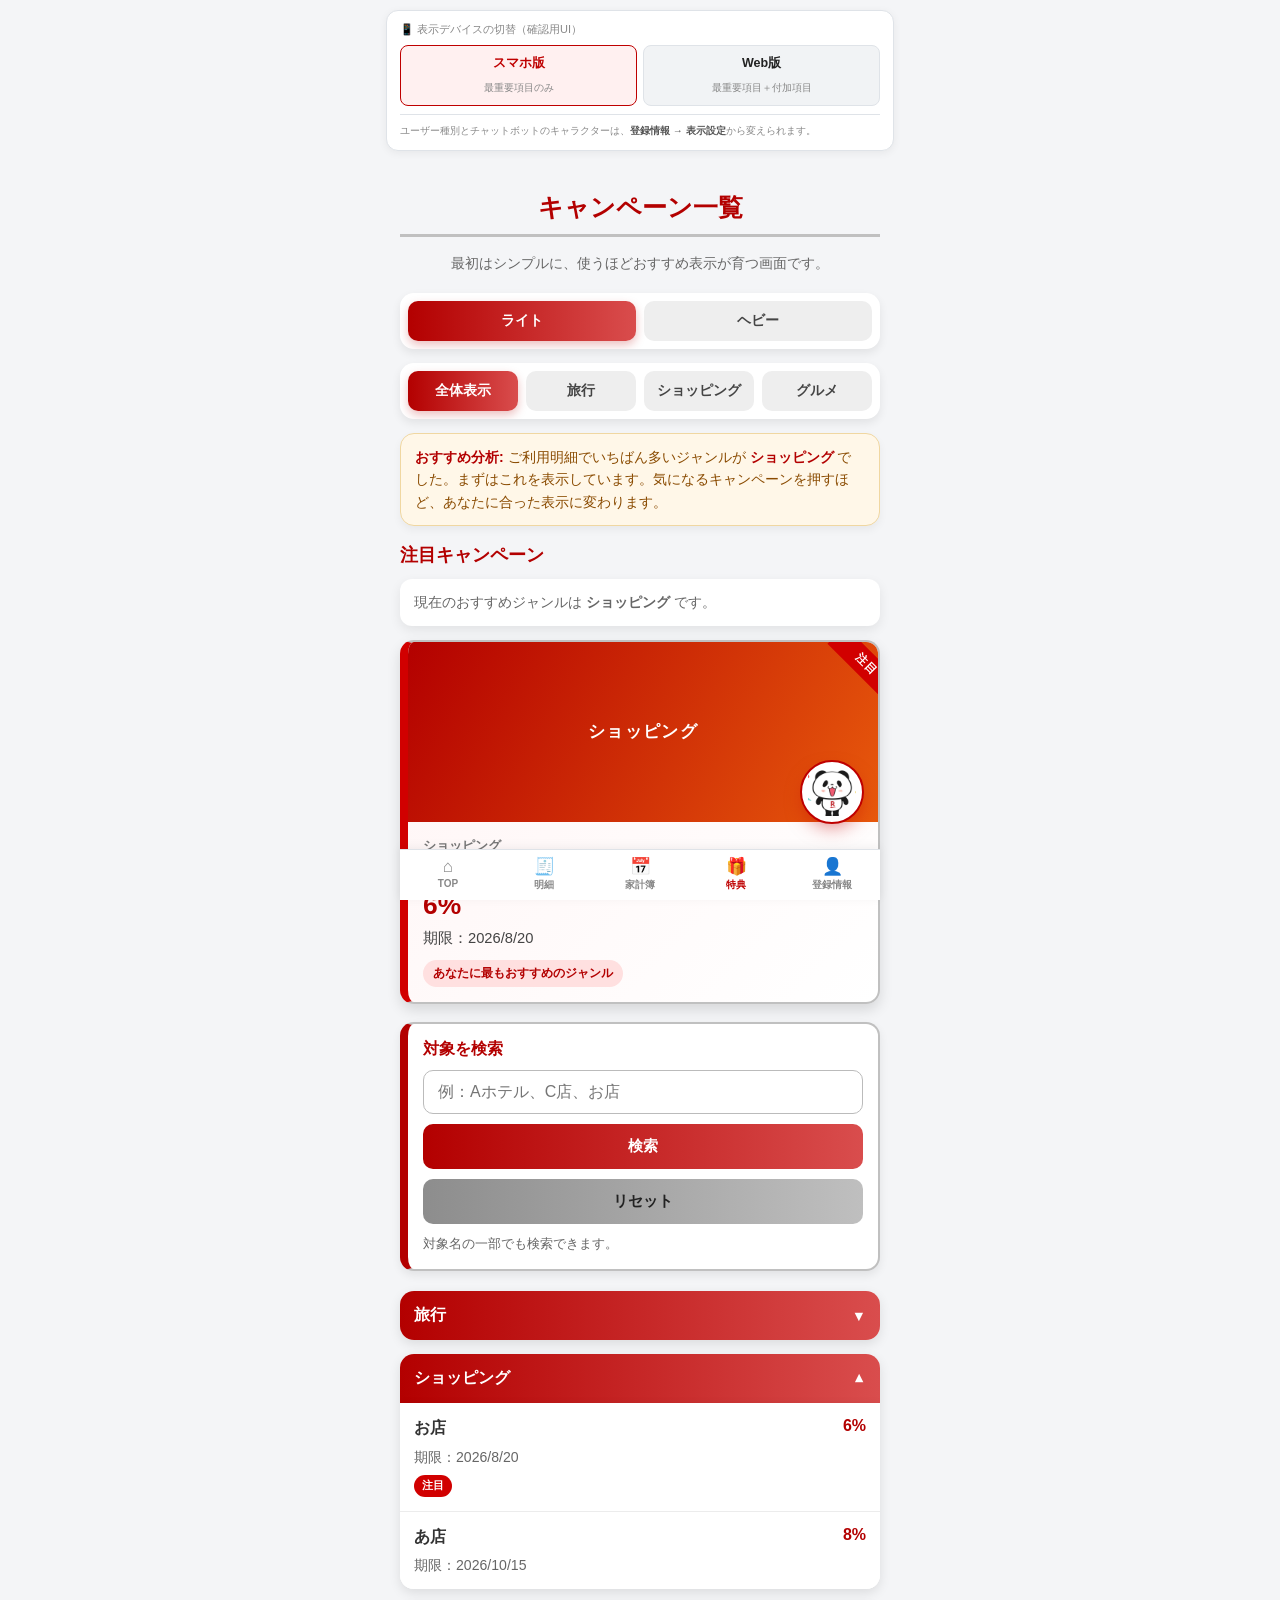
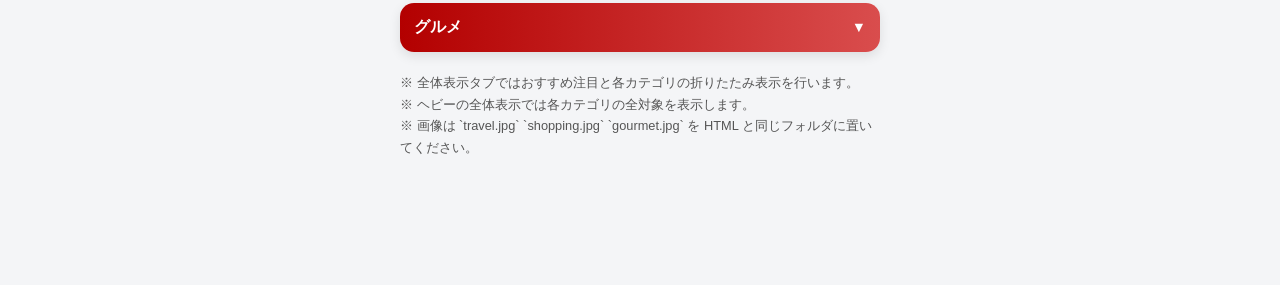
==== campaign.html @ 6894d79d "楽天カードアプリ 画面設計デモ（画面設計 その4）を公開用に配置 Co-Authored-By: Claude Opus 5 <noreply@anthropic.com>" ====
<!DOCTYPE html>
<html lang="ja">
<head>
  <meta charset="UTF-8" />
  <meta name="viewport" content="width=device-width, initial-scale=1.0" />
  <title>キャンペーン一覧 | 楽天カードアプリ改修案</title>
  <link rel="stylesheet" href="assets/common.css" />
  <style>
    body {
      margin: 0;
      padding: 0;
      font-family: "Hiragino Kaku Gothic ProN", "Yu Gothic", sans-serif;
      background: #f4f5f7;
      color: #333;
    }

    .container {
      max-width: 480px;
      margin: 0 auto;
      padding: 12px;
    }

    h1 {
      text-align: center;
      color: #b30000;
      font-size: 1.55rem;
      margin: 18px 0 12px;
      border-bottom: 3px solid #c0c0c0;
      padding-bottom: 10px;
    }

    .lead {
      text-align: center;
      color: #666;
      margin-bottom: 18px;
      font-size: 0.9rem;
      line-height: 1.6;
    }

    .mode-switch,
    .category-switch {
      display: flex;
      gap: 8px;
      background: #fff;
      padding: 8px;
      border-radius: 14px;
      box-shadow: 0 4px 10px rgba(0,0,0,0.08);
      margin-bottom: 14px;
      position: sticky;
      z-index: 30;
      overflow-x: auto;
    }

    .mode-switch { top: 10px; }
    .category-switch { top: 72px; }

    .mode-switch button,
    .category-switch button {
      flex: 1;
      min-width: 88px;
      border: none;
      border-radius: 10px;
      padding: 11px 8px;
      font-size: 0.86rem;
      font-weight: bold;
      cursor: pointer;
      background: #eee;
      color: #444;
      white-space: nowrap;
    }

    .mode-switch button.active,
    .category-switch button.active {
      background: linear-gradient(90deg, #b30000, #d94d4d);
      color: #fff;
      box-shadow: 0 4px 10px rgba(179,0,0,0.25);
    }

    .recommend-box {
      background: #fff7e8;
      border: 1px solid #f0d7a1;
      color: #8a4b00;
      border-radius: 14px;
      padding: 12px 14px;
      margin-bottom: 16px;
      font-size: 0.88rem;
      line-height: 1.6;
      box-shadow: 0 4px 8px rgba(0,0,0,0.05);
    }

    .recommend-box strong {
      color: #b30000;
    }

    .search-area {
      background: #fff;
      border: 2px solid #c0c0c0;
      border-left: 8px solid #b30000;
      border-radius: 14px;
      padding: 15px;
      margin-bottom: 20px;
      box-shadow: 0 4px 10px rgba(0,0,0,0.08);
    }

    .search-area h2 {
      margin: 0 0 10px 0;
      color: #b30000;
      font-size: 1rem;
    }

    .search-box {
      display: flex;
      flex-direction: column;
      gap: 10px;
    }

    .search-box input {
      width: 100%;
      box-sizing: border-box;
      padding: 12px 14px;
      font-size: 1rem;
      border: 1px solid #bbb;
      border-radius: 10px;
      outline: none;
      background: #fff;
      color: #333;
    }

    .search-box button {
      width: 100%;
      padding: 12px 16px;
      font-size: 0.95rem;
      font-weight: bold;
      border: none;
      border-radius: 10px;
      cursor: pointer;
      background: linear-gradient(90deg, #b30000, #d94d4d);
      color: #fff;
    }

    .search-box button.secondary {
      background: linear-gradient(90deg, #8d8d8d, #bfbfbf);
      color: #222;
    }

    .search-note {
      margin-top: 10px;
      color: #666;
      font-size: 0.84rem;
      line-height: 1.5;
    }

    .no-result {
      display: none;
      margin-top: 14px;
      padding: 12px 14px;
      border-radius: 10px;
      background: #fff4f4;
      color: #b30000;
      font-weight: bold;
      border: 1px solid #f0caca;
      font-size: 0.9rem;
    }

    .view {
      display: none;
    }

    .view.active {
      display: block;
    }

    .highlight-title {
      font-size: 1.15rem;
      color: #b30000;
      margin-bottom: 12px;
      font-weight: bold;
    }

    .highlight-grid {
      display: grid;
      grid-template-columns: 1fr;
      gap: 14px;
      margin-bottom: 20px;
    }

    .highlight-card,
    .heavy-highlight-card,
    .summary-card {
      position: relative;
      background: linear-gradient(135deg, #fff5f5, #ffffff);
      border: 2px solid #c0c0c0;
      border-left: 8px solid #d10000;
      border-radius: 14px;
      box-shadow: 0 6px 14px rgba(0, 0, 0, 0.12);
      overflow: hidden;
    }

    .highlight-card::before,
    .heavy-highlight-card::before,
    .summary-card::before {
      content: "注目";
      position: absolute;
      top: 10px;
      right: -30px;
      background: #d10000;
      color: #fff;
      padding: 5px 30px;
      font-size: 0.72rem;
      font-weight: bold;
      transform: rotate(45deg);
      z-index: 2;
    }

    .highlight-card-link,
    .heavy-highlight-card a,
    .summary-card a {
      display: block;
      color: inherit;
      text-decoration: none;
    }

    .highlight-image,
    .heavy-highlight-card img,
    .summary-card img {
      width: 100%;
      height: 180px;
      object-fit: cover;
      display: block;
      background: #eee;
    }

    .highlight-content,
    .heavy-highlight-body,
    .summary-body {
      padding: 15px;
    }

    .highlight-category,
    .heavy-highlight-category,
    .summary-category {
      font-size: 0.82rem;
      color: #777;
      margin-bottom: 6px;
      font-weight: bold;
    }

    .highlight-target,
    .heavy-highlight-target,
    .summary-target {
      font-size: 1rem;
      font-weight: bold;
      color: #333;
      margin-bottom: 8px;
    }

    .highlight-rate,
    .heavy-highlight-rate,
    .summary-rate {
      font-size: 1.65rem;
      color: #b30000;
      font-weight: bold;
      margin-bottom: 8px;
    }

    .highlight-deadline,
    .heavy-highlight-deadline,
    .summary-deadline {
      font-size: 0.92rem;
      color: #444;
      margin-bottom: 6px;
    }

    .highlight-note,
    .summary-note {
      display: inline-block;
      margin-top: 6px;
      background: #ffe0e0;
      color: #b30000;
      padding: 5px 10px;
      border-radius: 999px;
      font-size: 0.76rem;
      font-weight: bold;
    }

    .category-section,
    .heavy-category {
      margin-bottom: 18px;
    }

    .category-title,
    .heavy-category h2 {
      background: linear-gradient(90deg, #b30000, #d94d4d);
      color: #fff;
      padding: 12px 14px;
      border-radius: 12px 12px 0 0;
      font-size: 1rem;
      font-weight: bold;
      margin: 0;
    }

    .campaign-list,
    .heavy-table-wrap {
      background: #fff;
      border-radius: 0 0 12px 12px;
      box-shadow: 0 4px 12px rgba(0,0,0,0.12);
      overflow: hidden;
    }

    .campaign-item {
      display: block;
      padding: 14px;
      border-bottom: 1px solid #ececec;
      text-decoration: none;
      color: inherit;
      background: #fff;
    }

    .campaign-item:last-child {
      border-bottom: none;
    }

    .campaign-item.selected {
      background: linear-gradient(90deg, #ffd6d6, #fff0f0);
      box-shadow: inset 5px 0 0 #d10000;
    }

    .campaign-top {
      display: flex;
      justify-content: space-between;
      align-items: flex-start;
      gap: 10px;
      margin-bottom: 8px;
    }

    .campaign-name {
      font-weight: bold;
      color: #333;
      font-size: 1rem;
      line-height: 1.4;
    }

    .campaign-rate {
      font-weight: bold;
      color: #b30000;
      font-size: 1rem;
      white-space: nowrap;
    }

    .campaign-deadline {
      color: #666;
      font-size: 0.88rem;
    }

    .campaign-badge,
    .priority-badge {
      display: inline-block;
      background: #d10000;
      color: #fff;
      font-size: 0.68rem;
      font-weight: bold;
      padding: 4px 8px;
      border-radius: 999px;
      margin-top: 8px;
    }

    .heavy-table {
      width: 100%;
      border-collapse: collapse;
      background: #fff;
    }

    .heavy-table th,
    .heavy-table td {
      padding: 12px 10px;
      text-align: left;
      border-bottom: 1px solid #ddd;
      font-size: 0.88rem;
      vertical-align: middle;
    }

    .heavy-table th {
      background: #efefef;
      color: #666;
      font-weight: bold;
    }

    .heavy-table tr:nth-child(even) {
      background: #fafafa;
    }

    .heavy-table .target-link {
      font-weight: bold;
      color: #333;
      text-decoration: none;
    }

    .heavy-rate {
      color: #b30000;
      font-weight: bold;
    }

    .heavy-deadline {
      color: #666;
    }

    .priority-row {
      background: linear-gradient(90deg, #fff0f0, #fff8f8) !important;
    }

    .selected-row {
      background: linear-gradient(90deg, #ffd6d6, #fff0f0) !important;
      box-shadow: inset 5px 0 0 #d10000;
    }

    .hidden-category {
      display: none !important;
    }

    .summary-area {
      margin-bottom: 18px;
    }

    .summary-helper {
      background: #fff;
      border-radius: 12px;
      padding: 12px 14px;
      margin-bottom: 14px;
      box-shadow: 0 4px 12px rgba(0,0,0,0.08);
      color: #666;
      font-size: 0.88rem;
      line-height: 1.6;
    }

    .accordion-group {
      margin-bottom: 14px;
      background: #fff;
      border-radius: 14px;
      box-shadow: 0 4px 12px rgba(0,0,0,0.1);
      overflow: hidden;
    }

    .accordion-toggle {
      width: 100%;
      border: none;
      background: linear-gradient(90deg, #b30000, #d94d4d);
      color: #fff;
      text-align: left;
      padding: 14px;
      font-size: 1rem;
      font-weight: bold;
      cursor: pointer;
      display: flex;
      justify-content: space-between;
      align-items: center;
    }

    .accordion-icon {
      font-size: 0.9rem;
      transition: transform 0.2s ease;
    }

    .accordion-group.open .accordion-icon {
      transform: rotate(180deg);
    }

    .accordion-content {
      display: none;
      background: #fff;
    }

    .accordion-group.open .accordion-content {
      display: block;
    }

    .note {
      margin: 20px 0 28px;
      font-size: 0.8rem;
      color: #555;
      line-height: 1.7;
    }
  
    /* 画像が用意されていないときの代替（travel.jpg / shopping.jpg / gourmet.jpg） */
    .img-fallback {
      display: flex; align-items: center; justify-content: center;
      width: 100%; height: 180px; color: #fff; font-weight: bold;
      font-size: 1.05rem; letter-spacing: .08em;
      background: linear-gradient(120deg, #b30000, #e8590c);
    }

    /* Web版（上部の表示デバイス切替で切り替わる） */
    body.device-web .container { padding: 0 20px 24px; }
    body.device-web .view { column-count: 2; column-gap: 20px; }
    body.device-web .view > * { break-inside: avoid; }
    body.device-web [data-web-full] { column-span: all; }
    body.device-web .mode-switch, body.device-web .category-switch { position: static; }
    @media (max-width: 900px) { body.device-web .view { column-count: 1; } }
  </style>
</head>
<body data-screen="campaign">
  <div class="container">
    <h1>キャンペーン一覧</h1>
    <p class="lead">最初はシンプルに、使うほどおすすめ表示が育つ画面です。</p>

    <div class="mode-switch" data-web-full>
      <button id="lightBtn" class="active" onclick="setMode('light')">ライト</button>
      <button id="heavyBtn" onclick="setMode('heavy')">ヘビー</button>
    </div>

    <div class="category-switch" data-web-full>
      <button id="tab-all" class="active" onclick="setCategory('全体表示')">全体表示</button>
      <button id="tab-travel" onclick="setCategory('旅行')">旅行</button>
      <button id="tab-shopping" onclick="setCategory('ショッピング')">ショッピング</button>
      <button id="tab-gourmet" onclick="setCategory('グルメ')">グルメ</button>
    </div>

    <div class="recommend-box" id="recommendBox" data-web-full>
      よく利用するカテゴリを学習して、全体表示におすすめを表示します。
    </div>

    <!-- LIGHT VIEW -->
    <div id="lightView" class="view active" data-web-cols>
      <section class="summary-area category-全体表示" id="lightSummaryArea">
        <div class="highlight-title">注目キャンペーン</div>
        <div class="summary-helper" id="lightSummaryHelper">
          利用頻度をもとに、最もおすすめのジャンルを1つだけ表示します。
        </div>
        <div id="lightSummaryCard"></div>
      </section>

      <section class="highlight-area category-旅行">
        <div class="highlight-title">注目キャンペーン</div>
        <div class="highlight-grid">
          <div class="highlight-card searchable-item" data-target="Eホテル" data-category="旅行">
            <a class="highlight-card-link" href="https://hotel.travel.rakuten.co.jp/hotelinfo/plan/151369?f_campaign=sd260806A_kyu" target="_blank" rel="noopener noreferrer" onclick="trackCategory('旅行')">
              <img class="highlight-image" src="travel.jpg" alt="旅行の注目キャンペーン画像">
              <div class="highlight-content">
                <div class="highlight-category">旅行</div>
                <div class="highlight-target">対象：Eホテル</div>
                <div class="highlight-rate">25%</div>
                <div class="highlight-deadline">期限：2026/7/31</div>
                <div class="highlight-note">高還元 & 期限間近</div>
              </div>
            </a>
          </div>
        </div>
      </section>

      <section class="highlight-area category-ショッピング hidden-category">
        <div class="highlight-title">注目キャンペーン</div>
        <div class="highlight-grid">
          <div class="highlight-card searchable-item" data-target="お店" data-category="ショッピング">
            <a class="highlight-card-link" href="https://zozo.jp/" target="_blank" rel="noopener noreferrer" onclick="trackCategory('ショッピング')">
              <img class="highlight-image" src="shopping.jpg" alt="ショッピングの注目キャンペーン画像">
              <div class="highlight-content">
                <div class="highlight-category">ショッピング</div>
                <div class="highlight-target">対象：お店</div>
                <div class="highlight-rate">6%</div>
                <div class="highlight-deadline">期限：2026/8/20</div>
                <div class="highlight-note">期限が近い注目枠</div>
              </div>
            </a>
          </div>
        </div>
      </section>

      <section class="highlight-area category-グルメ hidden-category">
        <div class="highlight-title">注目キャンペーン</div>
        <div class="highlight-grid">
          <div class="highlight-card searchable-item" data-target="C店" data-category="グルメ">
            <a class="highlight-card-link" href="https://search.rakuten.co.jp/rat-redirect?dest=https%3A%2F%2Fitem.rakuten.co.jp%2Ff152021-nagaoka%2F75-n101%2F&redirectproxy=1" target="_blank" rel="noopener noreferrer" onclick="trackCategory('グルメ')">
              <img class="highlight-image" src="gourmet.jpg" alt="グルメの注目キャンペーン画像">
              <div class="highlight-content">
                <div class="highlight-category">グルメ</div>
                <div class="highlight-target">対象：C店</div>
                <div class="highlight-rate">20%</div>
                <div class="highlight-deadline">期限：2026/7/20</div>
                <div class="highlight-note">高還元 & 期限間近</div>
              </div>
            </a>
          </div>
        </div>
      </section>

      <section class="search-area" data-web-full>
        <h2>対象を検索</h2>
        <div class="search-box">
          <input type="text" id="targetSearch" placeholder="例：Aホテル、C店、お店" onkeyup="filterTargets()">
          <button onclick="filterTargets()">検索</button>
          <button class="secondary" onclick="resetSearch()">リセット</button>
        </div>
        <div class="search-note">対象名の一部でも検索できます。</div>
        <div id="noResult" class="no-result">一致する対象が見つかりませんでした。</div>
      </section>

      <section class="category-全体表示">
        <div class="accordion-group" id="accordion-light-travel">
          <button class="accordion-toggle" onclick="toggleAccordion('accordion-light-travel')">
            <span>旅行</span><span class="accordion-icon">▼</span>
          </button>
          <div class="accordion-content">
            <div class="campaign-list">
              <a class="campaign-item searchable-row" data-target="Eホテル" href="https://hotel.travel.rakuten.co.jp/hotelinfo/plan/151369?f_campaign=sd260806A_kyu" target="_blank" rel="noopener noreferrer" onclick="selectItem(this); trackCategory('旅行')">
                <div class="campaign-top"><div class="campaign-name">Eホテル</div><div class="campaign-rate">25%</div></div>
                <div class="campaign-deadline">期限：2026/7/31</div>
                <div class="campaign-badge">注目</div>
              </a>
              <a class="campaign-item searchable-row" data-target="Bホテル" href="https://hotel.travel.rakuten.co.jp/hotelinfo/plan/9217?f_campaign=sd260806A_kyu" target="_blank" rel="noopener noreferrer" onclick="selectItem(this); trackCategory('旅行')">
                <div class="campaign-top"><div class="campaign-name">Bホテル</div><div class="campaign-rate">15%</div></div>
                <div class="campaign-deadline">期限：2026/7/31</div>
              </a>
            </div>
          </div>
        </div>

        <div class="accordion-group" id="accordion-light-shopping">
          <button class="accordion-toggle" onclick="toggleAccordion('accordion-light-shopping')">
            <span>ショッピング</span><span class="accordion-icon">▼</span>
          </button>
          <div class="accordion-content">
            <div class="campaign-list">
              <a class="campaign-item searchable-row" data-target="お店" href="https://zozo.jp/" target="_blank" rel="noopener noreferrer" onclick="selectItem(this); trackCategory('ショッピング')">
                <div class="campaign-top"><div class="campaign-name">お店</div><div class="campaign-rate">6%</div></div>
                <div class="campaign-deadline">期限：2026/8/20</div>
                <div class="campaign-badge">注目</div>
              </a>
              <a class="campaign-item searchable-row" data-target="あ店" href="https://hotel.travel.rakuten.co.jp/hinfo/163065/?f_campaign=sd260806A_kyu" target="_blank" rel="noopener noreferrer" onclick="selectItem(this); trackCategory('ショッピング')">
                <div class="campaign-top"><div class="campaign-name">あ店</div><div class="campaign-rate">8%</div></div>
                <div class="campaign-deadline">期限：2026/10/15</div>
              </a>
            </div>
          </div>
        </div>

        <div class="accordion-group" id="accordion-light-gourmet">
          <button class="accordion-toggle" onclick="toggleAccordion('accordion-light-gourmet')">
            <span>グルメ</span><span class="accordion-icon">▼</span>
          </button>
          <div class="accordion-content">
            <div class="campaign-list">
              <a class="campaign-item searchable-row" data-target="C店" href="https://search.rakuten.co.jp/rat-redirect?dest=https%3A%2F%2Fitem.rakuten.co.jp%2Ff152021-nagaoka%2F75-n101%2F&redirectproxy=1" target="_blank" rel="noopener noreferrer" onclick="selectItem(this); trackCategory('グルメ')">
                <div class="campaign-top"><div class="campaign-name">C店</div><div class="campaign-rate">20%</div></div>
                <div class="campaign-deadline">期限：2026/7/20</div>
                <div class="campaign-badge">注目</div>
              </a>
              <a class="campaign-item searchable-row" data-target="D店" href="https://search.rakuten.co.jp/rat-redirect?dest=https%3A%2F%2Fitem.rakuten.co.jp%2Fexception5251%2Fex-x01028%2F&redirectproxy=1" target="_blank" rel="noopener noreferrer" onclick="selectItem(this); trackCategory('グルメ')">
                <div class="campaign-top"><div class="campaign-name">D店</div><div class="campaign-rate">10%</div></div>
                <div class="campaign-deadline">期限：2026/10/5</div>
              </a>
            </div>
          </div>
        </div>
      </section>

      <section class="category-section category-旅行">
        <div class="category-title">旅行</div>
        <div class="campaign-list">
          <a class="campaign-item searchable-row" data-target="Eホテル" href="https://hotel.travel.rakuten.co.jp/hotelinfo/plan/151369?f_campaign=sd260806A_kyu" target="_blank" rel="noopener noreferrer" onclick="selectItem(this); trackCategory('旅行')">
            <div class="campaign-top"><div class="campaign-name">Eホテル</div><div class="campaign-rate">25%</div></div>
            <div class="campaign-deadline">期限：2026/7/31</div>
            <div class="campaign-badge">注目</div>
          </a>
          <a class="campaign-item searchable-row" data-target="Bホテル" href="https://hotel.travel.rakuten.co.jp/hotelinfo/plan/9217?f_campaign=sd260806A_kyu" target="_blank" rel="noopener noreferrer" onclick="selectItem(this); trackCategory('旅行')">
            <div class="campaign-top"><div class="campaign-name">Bホテル</div><div class="campaign-rate">15%</div></div>
            <div class="campaign-deadline">期限：2026/7/31</div>
          </a>
        </div>
      </section>

      <section class="category-section category-ショッピング hidden-category">
        <div class="category-title">ショッピング</div>
        <div class="campaign-list">
          <a class="campaign-item searchable-row" data-target="お店" href="https://zozo.jp/" target="_blank" rel="noopener noreferrer" onclick="selectItem(this); trackCategory('ショッピング')">
            <div class="campaign-top"><div class="campaign-name">お店</div><div class="campaign-rate">6%</div></div>
            <div class="campaign-deadline">期限：2026/8/20</div>
            <div class="campaign-badge">注目</div>
          </a>
          <a class="campaign-item searchable-row" data-target="あ店" href="https://hotel.travel.rakuten.co.jp/hinfo/163065/?f_campaign=sd260806A_kyu" target="_blank" rel="noopener noreferrer" onclick="selectItem(this); trackCategory('ショッピング')">
            <div class="campaign-top"><div class="campaign-name">あ店</div><div class="campaign-rate">8%</div></div>
            <div class="campaign-deadline">期限：2026/10/15</div>
          </a>
        </div>
      </section>

      <section class="category-section category-グルメ hidden-category">
        <div class="category-title">グルメ</div>
        <div class="campaign-list">
          <a class="campaign-item searchable-row" data-target="C店" href="https://search.rakuten.co.jp/rat-redirect?dest=https%3A%2F%2Fitem.rakuten.co.jp%2Ff152021-nagaoka%2F75-n101%2F&redirectproxy=1" target="_blank" rel="noopener noreferrer" onclick="selectItem(this); trackCategory('グルメ')">
            <div class="campaign-top"><div class="campaign-name">C店</div><div class="campaign-rate">20%</div></div>
            <div class="campaign-deadline">期限：2026/7/20</div>
            <div class="campaign-badge">注目</div>
          </a>
          <a class="campaign-item searchable-row" data-target="D店" href="https://search.rakuten.co.jp/rat-redirect?dest=https%3A%2F%2Fitem.rakuten.co.jp%2Fexception5251%2Fex-x01028%2F&redirectproxy=1" target="_blank" rel="noopener noreferrer" onclick="selectItem(this); trackCategory('グルメ')">
            <div class="campaign-top"><div class="campaign-name">D店</div><div class="campaign-rate">10%</div></div>
            <div class="campaign-deadline">期限：2026/10/5</div>
          </a>
        </div>
      </section>
    </div>

    <!-- HEAVY VIEW -->
    <div id="heavyView" class="view" data-web-cols>
      <section class="summary-area category-全体表示" id="heavySummaryArea">
        <div class="highlight-title">注目キャンペーン</div>
        <div class="summary-helper" id="heavySummaryHelper">
          利用頻度をもとに、最もおすすめのジャンルを1つだけ表示します。
        </div>
        <div id="heavySummaryCard"></div>
      </section>

      <section class="heavy-highlight-area category-旅行">
        <div class="highlight-title">注目キャンペーン</div>
        <div class="highlight-grid">
          <div class="heavy-highlight-card searchable-item" data-target="Eホテル" data-category="旅行">
            <a href="https://hotel.travel.rakuten.co.jp/hotelinfo/plan/151369?f_campaign=sd260806A_kyu" target="_blank" rel="noopener noreferrer" onclick="trackCategory('旅行')">
              <img src="travel.jpg" alt="旅行の注目キャンペーン画像">
              <div class="heavy-highlight-body">
                <div class="heavy-highlight-category">旅行</div>
                <div class="heavy-highlight-target">対象：Eホテル</div>
                <div class="heavy-highlight-rate">25%</div>
                <div class="heavy-highlight-deadline">期限：2026/7/31</div>
              </div>
            </a>
          </div>
        </div>
      </section>

      <section class="heavy-highlight-area category-ショッピング hidden-category">
        <div class="highlight-title">注目キャンペーン</div>
        <div class="highlight-grid">
          <div class="heavy-highlight-card searchable-item" data-target="お店" data-category="ショッピング">
            <a href="https://zozo.jp/" target="_blank" rel="noopener noreferrer" onclick="trackCategory('ショッピング')">
              <img src="shopping.jpg" alt="ショッピングの注目キャンペーン画像">
              <div class="heavy-highlight-body">
                <div class="heavy-highlight-category">ショッピング</div>
                <div class="heavy-highlight-target">対象：お店</div>
                <div class="heavy-highlight-rate">6%</div>
                <div class="heavy-highlight-deadline">期限：2026/8/20</div>
              </div>
            </a>
          </div>
        </div>
      </section>

      <section class="heavy-highlight-area category-グルメ hidden-category">
        <div class="highlight-title">注目キャンペーン</div>
        <div class="highlight-grid">
          <div class="heavy-highlight-card searchable-item" data-target="C店" data-category="グルメ">
            <a href="https://search.rakuten.co.jp/rat-redirect?dest=https%3A%2F%2Fitem.rakuten.co.jp%2Ff152021-nagaoka%2F75-n101%2F&redirectproxy=1" target="_blank" rel="noopener noreferrer" onclick="trackCategory('グルメ')">
              <img src="gourmet.jpg" alt="グルメの注目キャンペーン画像">
              <div class="heavy-highlight-body">
                <div class="heavy-highlight-category">グルメ</div>
                <div class="heavy-highlight-target">対象：C店</div>
                <div class="heavy-highlight-rate">20%</div>
                <div class="heavy-highlight-deadline">期限：2026/7/20</div>
              </div>
            </a>
          </div>
        </div>
      </section>

      <section class="search-area" data-web-full>
        <h2>対象を検索</h2>
        <div class="search-box">
          <input type="text" id="targetSearchHeavy" placeholder="例：Aホテル、C店、お店" onkeyup="syncSearchFromHeavy()">
          <button onclick="syncSearchFromHeavy()">検索</button>
          <button class="secondary" onclick="resetSearchHeavy()">リセット</button>
        </div>
        <div class="search-note">対象名の一部でも検索できます。</div>
      </section>

      <section class="category-全体表示">
        <div class="accordion-group" id="accordion-heavy-travel">
          <button class="accordion-toggle" onclick="toggleAccordion('accordion-heavy-travel')">
            <span>旅行</span><span class="accordion-icon">▼</span>
          </button>
          <div class="accordion-content">
            <div class="heavy-table-wrap">
              <table class="heavy-table">
                <thead>
                  <tr><th>対象</th><th>還元率</th><th>期限</th></tr>
                </thead>
                <tbody>
                  <tr class="priority-row searchable-row" data-target="Eホテル">
                    <td><a class="target-link" href="https://hotel.travel.rakuten.co.jp/hotelinfo/plan/151369?f_campaign=sd260806A_kyu" target="_blank" rel="noopener noreferrer" onclick="highlightRow(this); trackCategory('旅行')">Eホテル</a></td>
                    <td class="heavy-rate">25% <span class="priority-badge">注目</span></td>
                    <td class="heavy-deadline">2026/7/31</td>
                  </tr>
                  <tr class="searchable-row" data-target="Bホテル">
                    <td><a class="target-link" href="https://hotel.travel.rakuten.co.jp/hotelinfo/plan/9217?f_campaign=sd260806A_kyu" target="_blank" rel="noopener noreferrer" onclick="highlightRow(this); trackCategory('旅行')">Bホテル</a></td>
                    <td class="heavy-rate">15%</td>
                    <td class="heavy-deadline">2026/7/31</td>
                  </tr>
                  <tr class="searchable-row" data-target="Aホテル">
                    <td><a class="target-link" href="https://hotel.travel.rakuten.co.jp/hinfo/163065/?f_campaign=sd260806A_kyu" target="_blank" rel="noopener noreferrer" onclick="highlightRow(this); trackCategory('旅行')">Aホテル</a></td>
                    <td class="heavy-rate">10%</td>
                    <td class="heavy-deadline">2026/9/30</td>
                  </tr>
                  <tr class="searchable-row" data-target="Cホテル">
                    <td><a class="target-link" href="https://hotel.travel.rakuten.co.jp/hotelinfo/plan/178484?f_campaign=sd260806A_kyu" target="_blank" rel="noopener noreferrer" onclick="highlightRow(this); trackCategory('旅行')">Cホテル</a></td>
                    <td class="heavy-rate">7%</td>
                    <td class="heavy-deadline">2026/9/15</td>
                  </tr>
                  <tr class="searchable-row" data-target="Dホテル">
                    <td><a class="target-link" href="https://hotel.travel.rakuten.co.jp/hotelinfo/plan/184617?f_campaign=sd260806A_kyu" target="_blank" rel="noopener noreferrer" onclick="highlightRow(this); trackCategory('旅行')">Dホテル</a></td>
                    <td class="heavy-rate">5%</td>
                    <td class="heavy-deadline">2026/8/10</td>
                  </tr>
                </tbody>
              </table>
            </div>
          </div>
        </div>

        <div class="accordion-group" id="accordion-heavy-shopping">
          <button class="accordion-toggle" onclick="toggleAccordion('accordion-heavy-shopping')">
            <span>ショッピング</span><span class="accordion-icon">▼</span>
          </button>
          <div class="accordion-content">
            <div class="heavy-table-wrap">
              <table class="heavy-table">
                <thead>
                  <tr><th>対象</th><th>還元率</th><th>期限</th></tr>
                </thead>
                <tbody>
                  <tr class="searchable-row" data-target="え店">
                    <td><a class="target-link" href="https://hotel.travel.rakuten.co.jp/hinfo/163065/?f_campaign=sd260806A_kyu" target="_blank" rel="noopener noreferrer" onclick="highlightRow(this); trackCategory('ショッピング')">え店</a></td>
                    <td class="heavy-rate">15%</td>
                    <td class="heavy-deadline">2026/12/25</td>
                  </tr>
                  <tr class="searchable-row" data-target="い店">
                    <td><a class="target-link" href="https://hotel.travel.rakuten.co.jp/hinfo/163065/?f_campaign=sd260806A_kyu" target="_blank" rel="noopener noreferrer" onclick="highlightRow(this); trackCategory('ショッピング')">い店</a></td>
                    <td class="heavy-rate">12%</td>
                    <td class="heavy-deadline">2026/11/30</td>
                  </tr>
                  <tr class="searchable-row" data-target="あ店">
                    <td><a class="target-link" href="https://hotel.travel.rakuten.co.jp/hinfo/163065/?f_campaign=sd260806A_kyu" target="_blank" rel="noopener noreferrer" onclick="highlightRow(this); trackCategory('ショッピング')">あ店</a></td>
                    <td class="heavy-rate">8%</td>
                    <td class="heavy-deadline">2026/10/15</td>
                  </tr>
                  <tr class="priority-row searchable-row" data-target="お店">
                    <td><a class="target-link" href="https://zozo.jp/" target="_blank" rel="noopener noreferrer" onclick="highlightRow(this); trackCategory('ショッピング')">お店</a></td>
                    <td class="heavy-rate">6% <span class="priority-badge">注目</span></td>
                    <td class="heavy-deadline">2026/8/20</td>
                  </tr>
                  <tr class="searchable-row" data-target="う店">
                    <td><a class="target-link" href="https://hotel.travel.rakuten.co.jp/hinfo/163065/?f_campaign=sd260806A_kyu" target="_blank" rel="noopener noreferrer" onclick="highlightRow(this); trackCategory('ショッピング')">う店</a></td>
                    <td class="heavy-rate">2%</td>
                    <td class="heavy-deadline">2027/1/31</td>
                  </tr>
                </tbody>
              </table>
            </div>
          </div>
        </div>

        <div class="accordion-group" id="accordion-heavy-gourmet">
          <button class="accordion-toggle" onclick="toggleAccordion('accordion-heavy-gourmet')">
            <span>グルメ</span><span class="accordion-icon">▼</span>
          </button>
          <div class="accordion-content">
            <div class="heavy-table-wrap">
              <table class="heavy-table">
                <thead>
                  <tr><th>対象</th><th>還元率</th><th>期限</th></tr>
                </thead>
                <tbody>
                  <tr class="priority-row searchable-row" data-target="C店">
                    <td><a class="target-link" href="https://search.rakuten.co.jp/rat-redirect?dest=https%3A%2F%2Fitem.rakuten.co.jp%2Ff152021-nagaoka%2F75-n101%2F&redirectproxy=1" target="_blank" rel="noopener noreferrer" onclick="highlightRow(this); trackCategory('グルメ')">C店</a></td>
                    <td class="heavy-rate">20% <span class="priority-badge">注目</span></td>
                    <td class="heavy-deadline">2026/7/20</td>
                  </tr>
                  <tr class="searchable-row" data-target="D店">
                    <td><a class="target-link" href="https://search.rakuten.co.jp/rat-redirect?dest=https%3A%2F%2Fitem.rakuten.co.jp%2Fexception5251%2Fex-x01028%2F&redirectproxy=1" target="_blank" rel="noopener noreferrer" onclick="highlightRow(this); trackCategory('グルメ')">D店</a></td>
                    <td class="heavy-rate">10%</td>
                    <td class="heavy-deadline">2026/10/5</td>
                  </tr>
                  <tr class="searchable-row" data-target="A店">
                    <td><a class="target-link" href="https://search.rakuten.co.jp/rat-redirect?dest=https%3A%2F%2Fgrp07.ias.rakuten.co.jp%2Fredirect_rpp%2F%3Fs%3D80mzhtMg7vA%26l%3DbXlhtoLXAM0%26v%3D9BXO9lFCPQgrq6A5i_rUgIDPt85igmZ_0iofM_Z7TUE%26d%3D2026-08-17%26g%3DDt-7KNVaD6s%26j%3DA1gm5N5yy1s%26r%3DcRc1W3O8FTkTQdisn2vub2uaKj01NjG5V4baji9Vg9vQgO_JcPlJIjuplXM-yqZyaWMk1BfUWLE%26ii%3DhORWvIYDMPa6F_XmIb9E5Q%26si%3DbCsgLtPJ0-c%26ci%3DC0ZIeOId4uQ%26as%3DdFFQAC3K2XA%26cp%3DuWxiwVP7hNM%26lg%3DzkDsHrHm1LFTvJTBLaK-o7oX9eYhv0Tl%26ap%3D%26ft%3DITs1qSiMuGw%26e%3DIE0wiWDnCZE&redirectproxy=1" target="_blank" rel="noopener noreferrer" onclick="highlightRow(this); trackCategory('グルメ')">A店</a></td>
                    <td class="heavy-rate">5%</td>
                    <td class="heavy-deadline">2026/8/31</td>
                  </tr>
                  <tr class="searchable-row" data-target="E店">
                    <td><a class="target-link" href="https://search.rakuten.co.jp/rat-redirect?dest=https%3A%2F%2Fitem.rakuten.co.jp%2Ff052132-kitaakita%2Fc06003%2F%3FvariantId%3D00_foap-30306_m-sss&redirectproxy=1" target="_blank" rel="noopener noreferrer" onclick="highlightRow(this); trackCategory('グルメ')">E店</a></td>
                    <td class="heavy-rate">4%</td>
                    <td class="heavy-deadline">2026/9/1</td>
                  </tr>
                  <tr class="searchable-row" data-target="B店">
                    <td><a class="target-link" href="https://search.rakuten.co.jp/rat-redirect?dest=https%3A%2F%2Fitem.rakuten.co.jp%2Ff012246-chitose%2Fci007%2F&redirectproxy=1" target="_blank" rel="noopener noreferrer" onclick="highlightRow(this); trackCategory('グルメ')">B店</a></td>
                    <td class="heavy-rate">3%</td>
                    <td class="heavy-deadline">2026/12/31</td>
                  </tr>
                </tbody>
              </table>
            </div>
          </div>
        </div>
      </section>

      <section class="heavy-category category-旅行" data-web-full>
        <h2>旅行</h2>
        <div class="heavy-table-wrap">
          <table class="heavy-table">
            <thead><tr><th>対象</th><th>還元率</th><th>期限</th></tr></thead>
            <tbody>
              <tr class="priority-row searchable-row" data-target="Eホテル">
                <td><a class="target-link" href="https://hotel.travel.rakuten.co.jp/hotelinfo/plan/151369?f_campaign=sd260806A_kyu" target="_blank" rel="noopener noreferrer" onclick="highlightRow(this); trackCategory('旅行')">Eホテル</a></td>
                <td class="heavy-rate">25% <span class="priority-badge">注目</span></td>
                <td class="heavy-deadline">2026/7/31</td>
              </tr>
              <tr class="searchable-row" data-target="Bホテル">
                <td><a class="target-link" href="https://hotel.travel.rakuten.co.jp/hotelinfo/plan/9217?f_campaign=sd260806A_kyu" target="_blank" rel="noopener noreferrer" onclick="highlightRow(this); trackCategory('旅行')">Bホテル</a></td>
                <td class="heavy-rate">15%</td>
                <td class="heavy-deadline">2026/7/31</td>
              </tr>
              <tr class="searchable-row" data-target="Aホテル">
                <td><a class="target-link" href="https://hotel.travel.rakuten.co.jp/hinfo/163065/?f_campaign=sd260806A_kyu" target="_blank" rel="noopener noreferrer" onclick="highlightRow(this); trackCategory('旅行')">Aホテル</a></td>
                <td class="heavy-rate">10%</td>
                <td class="heavy-deadline">2026/9/30</td>
              </tr>
              <tr class="searchable-row" data-target="Cホテル">
                <td><a class="target-link" href="https://hotel.travel.rakuten.co.jp/hotelinfo/plan/178484?f_campaign=sd260806A_kyu" target="_blank" rel="noopener noreferrer" onclick="highlightRow(this); trackCategory('旅行')">Cホテル</a></td>
                <td class="heavy-rate">7%</td>
                <td class="heavy-deadline">2026/9/15</td>
              </tr>
              <tr class="searchable-row" data-target="Dホテル">
                <td><a class="target-link" href="https://hotel.travel.rakuten.co.jp/hotelinfo/plan/184617?f_campaign=sd260806A_kyu" target="_blank" rel="noopener noreferrer" onclick="highlightRow(this); trackCategory('旅行')">Dホテル</a></td>
                <td class="heavy-rate">5%</td>
                <td class="heavy-deadline">2026/8/10</td>
              </tr>
            </tbody>
          </table>
        </div>
      </section>

      <section class="heavy-category category-ショッピング hidden-category" data-web-full>
        <h2>ショッピング</h2>
        <div class="heavy-table-wrap">
          <table class="heavy-table">
            <thead><tr><th>対象</th><th>還元率</th><th>期限</th></tr></thead>
            <tbody>
              <tr class="searchable-row" data-target="え店">
                <td><a class="target-link" href="https://hotel.travel.rakuten.co.jp/hinfo/163065/?f_campaign=sd260806A_kyu" target="_blank" rel="noopener noreferrer" onclick="highlightRow(this); trackCategory('ショッピング')">え店</a></td>
                <td class="heavy-rate">15%</td>
                <td class="heavy-deadline">2026/12/25</td>
              </tr>
              <tr class="searchable-row" data-target="い店">
                <td><a class="target-link" href="https://hotel.travel.rakuten.co.jp/hinfo/163065/?f_campaign=sd260806A_kyu" target="_blank" rel="noopener noreferrer" onclick="highlightRow(this); trackCategory('ショッピング')">い店</a></td>
                <td class="heavy-rate">12%</td>
                <td class="heavy-deadline">2026/11/30</td>
              </tr>
              <tr class="searchable-row" data-target="あ店">
                <td><a class="target-link" href="https://hotel.travel.rakuten.co.jp/hinfo/163065/?f_campaign=sd260806A_kyu" target="_blank" rel="noopener noreferrer" onclick="highlightRow(this); trackCategory('ショッピング')">あ店</a></td>
                <td class="heavy-rate">8%</td>
                <td class="heavy-deadline">2026/10/15</td>
              </tr>
              <tr class="priority-row searchable-row" data-target="お店">
                <td><a class="target-link" href="https://zozo.jp/" target="_blank" rel="noopener noreferrer" onclick="highlightRow(this); trackCategory('ショッピング')">お店</a></td>
                <td class="heavy-rate">6% <span class="priority-badge">注目</span></td>
                <td class="heavy-deadline">2026/8/20</td>
              </tr>
              <tr class="searchable-row" data-target="う店">
                <td><a class="target-link" href="https://hotel.travel.rakuten.co.jp/hinfo/163065/?f_campaign=sd260806A_kyu" target="_blank" rel="noopener noreferrer" onclick="highlightRow(this); trackCategory('ショッピング')">う店</a></td>
                <td class="heavy-rate">2%</td>
                <td class="heavy-deadline">2027/1/31</td>
              </tr>
            </tbody>
          </table>
        </div>
      </section>

      <section class="heavy-category category-グルメ hidden-category" data-web-full>
        <h2>グルメ</h2>
        <div class="heavy-table-wrap">
          <table class="heavy-table">
            <thead><tr><th>対象</th><th>還元率</th><th>期限</th></tr></thead>
            <tbody>
              <tr class="priority-row searchable-row" data-target="C店">
                <td><a class="target-link" href="https://search.rakuten.co.jp/rat-redirect?dest=https%3A%2F%2Fitem.rakuten.co.jp%2Ff152021-nagaoka%2F75-n101%2F&redirectproxy=1" target="_blank" rel="noopener noreferrer" onclick="highlightRow(this); trackCategory('グルメ')">C店</a></td>
                <td class="heavy-rate">20% <span class="priority-badge">注目</span></td>
                <td class="heavy-deadline">2026/7/20</td>
              </tr>
              <tr class="searchable-row" data-target="D店">
                <td><a class="target-link" href="https://search.rakuten.co.jp/rat-redirect?dest=https%3A%2F%2Fitem.rakuten.co.jp%2Fexception5251%2Fex-x01028%2F&redirectproxy=1" target="_blank" rel="noopener noreferrer" onclick="highlightRow(this); trackCategory('グルメ')">D店</a></td>
                <td class="heavy-rate">10%</td>
                <td class="heavy-deadline">2026/10/5</td>
              </tr>
              <tr class="searchable-row" data-target="A店">
                <td><a class="target-link" href="https://search.rakuten.co.jp/rat-redirect?dest=https%3A%2F%2Fgrp07.ias.rakuten.co.jp%2Fredirect_rpp%2F%3Fs%3D80mzhtMg7vA%26l%3DbXlhtoLXAM0%26v%3D9BXO9lFCPQgrq6A5i_rUgIDPt85igmZ_0iofM_Z7TUE%26d%3D2026-08-17%26g%3DDt-7KNVaD6s%26j%3DA1gm5N5yy1s%26r%3DcRc1W3O8FTkTQdisn2vub2uaKj01NjG5V4baji9Vg9vQgO_JcPlJIjuplXM-yqZyaWMk1BfUWLE%26ii%3DhORWvIYDMPa6F_XmIb9E5Q%26si%3DbCsgLtPJ0-c%26ci%3DC0ZIeOId4uQ%26as%3DdFFQAC3K2XA%26cp%3DuWxiwVP7hNM%26lg%3DzkDsHrHm1LFTvJTBLaK-o7oX9eYhv0Tl%26ap%3D%26ft%3DITs1qSiMuGw%26e%3DIE0wiWDnCZE&redirectproxy=1" target="_blank" rel="noopener noreferrer" onclick="highlightRow(this); trackCategory('グルメ')">A店</a></td>
                <td class="heavy-rate">5%</td>
                <td class="heavy-deadline">2026/8/31</td>
              </tr>
              <tr class="searchable-row" data-target="E店">
                <td><a class="target-link" href="https://search.rakuten.co.jp/rat-redirect?dest=https%3A%2F%2Fitem.rakuten.co.jp%2Ff052132-kitaakita%2Fc06003%2F%3FvariantId%3D00_foap-30306_m-sss&redirectproxy=1" target="_blank" rel="noopener noreferrer" onclick="highlightRow(this); trackCategory('グルメ')">E店</a></td>
                <td class="heavy-rate">4%</td>
                <td class="heavy-deadline">2026/9/1</td>
              </tr>
              <tr class="searchable-row" data-target="B店">
                <td><a class="target-link" href="https://search.rakuten.co.jp/rat-redirect?dest=https%3A%2F%2Fitem.rakuten.co.jp%2Ff012246-chitose%2Fci007%2F&redirectproxy=1" target="_blank" rel="noopener noreferrer" onclick="highlightRow(this); trackCategory('グルメ')">B店</a></td>
                <td class="heavy-rate">3%</td>
                <td class="heavy-deadline">2026/12/31</td>
              </tr>
            </tbody>
          </table>
        </div>
      </section>
    </div>

    <div class="note">
      ※ 全体表示タブではおすすめ注目と各カテゴリの折りたたみ表示を行います。<br>
      ※ ヘビーの全体表示では各カテゴリの全対象を表示します。<br>
      ※ 画像は `travel.jpg` `shopping.jpg` `gourmet.jpg` を HTML と同じフォルダに置いてください。
    </div>
  </div>

  <script src="assets/data.js"></script>
  <script src="assets/common.js"></script>
  <script>
    let currentMode = 'light';
    let currentCategory = '全体表示';

    const recommendationData = {
      '旅行': {
        image: 'travel.jpg',
        alt: '旅行の注目キャンペーン画像',
        target: 'Eホテル',
        rate: '25%',
        deadline: '2026/7/31',
        url: 'https://hotel.travel.rakuten.co.jp/hotelinfo/plan/151369?f_campaign=sd260806A_kyu'
      },
      'ショッピング': {
        image: 'shopping.jpg',
        alt: 'ショッピングの注目キャンペーン画像',
        target: 'お店',
        rate: '6%',
        deadline: '2026/8/20',
        url: 'https://zozo.jp/'
      },
      'グルメ': {
        image: 'gourmet.jpg',
        alt: 'グルメの注目キャンペーン画像',
        target: 'C店',
        rate: '20%',
        deadline: '2026/7/20',
        url: 'https://search.rakuten.co.jp/rat-redirect?dest=https%3A%2F%2Fitem.rakuten.co.jp%2Ff152021-nagaoka%2F75-n101%2F&redirectproxy=1'
      }
    };

    function getRecommendedCategory() {
      const stats = JSON.parse(localStorage.getItem('campaignUsageStats') || '{}');
      const entries = Object.entries(stats).sort((a, b) => b[1] - a[1]);
      if (entries.length === 0) return '旅行';
      return entries[0][0];
    }

    function renderSummaryCards() {
      const recommended = getRecommendedCategory();
      const data = recommendationData[recommended];

      const cardHtml = `
        <div class="summary-card searchable-item category-全体表示" data-target="${data.target}" data-category="${recommended}">
          <a href="${data.url}" target="_blank" rel="noopener noreferrer" onclick="trackCategory('${recommended}')">
            <img src="${data.image}" alt="${data.alt}">
            <div class="summary-body">
              <div class="summary-category">${recommended}</div>
              <div class="summary-target">対象：${data.target}</div>
              <div class="summary-rate">${data.rate}</div>
              <div class="summary-deadline">期限：${data.deadline}</div>
              <div class="summary-note">あなたに最もおすすめのジャンル</div>
            </div>
          </a>
        </div>
      `;

      document.getElementById('lightSummaryCard').innerHTML = cardHtml;
      document.getElementById('heavySummaryCard').innerHTML = cardHtml;

      document.getElementById('lightSummaryHelper').innerHTML =
        `現在のおすすめジャンルは <strong>${recommended}</strong> です。`;
      document.getElementById('heavySummaryHelper').innerHTML =
        `現在のおすすめジャンルは <strong>${recommended}</strong> です。`;

      openRecommendedAccordion(recommended);
    }

    function openRecommendedAccordion(category) {
      const map = {
        '旅行': ['accordion-light-travel', 'accordion-heavy-travel'],
        'ショッピング': ['accordion-light-shopping', 'accordion-heavy-shopping'],
        'グルメ': ['accordion-light-gourmet', 'accordion-heavy-gourmet']
      };

      document.querySelectorAll('.accordion-group').forEach(el => el.classList.remove('open'));

      if (map[category]) {
        map[category].forEach(id => {
          const el = document.getElementById(id);
          if (el) el.classList.add('open');
        });
      }
    }

    function toggleAccordion(id) {
      const target = document.getElementById(id);
      if (target) target.classList.toggle('open');
    }

    function setMode(mode) {
      currentMode = mode;
      document.getElementById('lightView').classList.remove('active');
      document.getElementById('heavyView').classList.remove('active');
      document.getElementById('lightBtn').classList.remove('active');
      document.getElementById('heavyBtn').classList.remove('active');

      if (mode === 'light') {
        document.getElementById('lightView').classList.add('active');
        document.getElementById('lightBtn').classList.add('active');
      } else {
        document.getElementById('heavyView').classList.add('active');
        document.getElementById('heavyBtn').classList.add('active');
      }

      syncSearchInputs();
      applyCategoryFilter();
      filterTargets();
    }

    function setCategory(category) {
      currentCategory = category;

      document.getElementById('tab-all').classList.remove('active');
      document.getElementById('tab-travel').classList.remove('active');
      document.getElementById('tab-shopping').classList.remove('active');
      document.getElementById('tab-gourmet').classList.remove('active');

      if (category === '全体表示') document.getElementById('tab-all').classList.add('active');
      if (category === '旅行') document.getElementById('tab-travel').classList.add('active');
      if (category === 'ショッピング') document.getElementById('tab-shopping').classList.add('active');
      if (category === 'グルメ') document.getElementById('tab-gourmet').classList.add('active');

      applyCategoryFilter();
      updateRecommendBox();
      filterTargets();
    }

    function applyCategoryFilter() {
      const allBlocks = document.querySelectorAll('.category-全体表示, .category-旅行, .category-ショッピング, .category-グルメ');
      allBlocks.forEach(el => el.classList.add('hidden-category'));

      const currentBlocks = document.querySelectorAll('.category-' + currentCategory);
      currentBlocks.forEach(el => el.classList.remove('hidden-category'));
    }

    function trackCategory(category) {
      const key = 'campaignUsageStats';
      const stats = JSON.parse(localStorage.getItem(key) || '{}');
      stats[category] = (stats[category] || 0) + 1;
      localStorage.setItem(key, JSON.stringify(stats));
      updateRecommendBox();
      renderSummaryCards();
    }

    function updateRecommendBox() {
      const stats = JSON.parse(localStorage.getItem('campaignUsageStats') || '{}');
      const entries = Object.entries(stats).sort((a, b) => b[1] - a[1]);
      const box = document.getElementById('recommendBox');

      if (entries.length === 0) {
        box.innerHTML = 'よく利用するカテゴリを学習して、全体表示におすすめを表示します。';
        return;
      }

      const topCategory = entries[0][0];
      const count = entries[0][1];
      box.innerHTML = `<strong>おすすめ分析:</strong> もっともよく利用しているのは <strong>${topCategory}</strong>（${count}回）です。`;
    }

    function getCurrentKeyword() {
      const lightInput = document.getElementById('targetSearch');
      const heavyInput = document.getElementById('targetSearchHeavy');
      return (currentMode === 'light' ? lightInput.value : heavyInput.value).toLowerCase().trim();
    }

    function syncSearchInputs() {
      const lightInput = document.getElementById('targetSearch');
      const heavyInput = document.getElementById('targetSearchHeavy');
      if (currentMode === 'light') {
        heavyInput.value = lightInput.value;
      } else {
        lightInput.value = heavyInput.value;
      }
    }

    function syncSearchFromHeavy() {
      const heavyInput = document.getElementById('targetSearchHeavy');
      document.getElementById('targetSearch').value = heavyInput.value;
      filterTargets();
    }

    function resetSearchHeavy() {
      document.getElementById('targetSearchHeavy').value = '';
      document.getElementById('targetSearch').value = '';
      filterTargets();
      clearSelectedItem();
      clearSelectedRow();
    }

    function filterTargets() {
      syncSearchInputs();
      const keyword = getCurrentKeyword();
      const rows = document.querySelectorAll('.searchable-row');
      const cards = document.querySelectorAll('.searchable-item');
      const noResult = document.getElementById('noResult');

      let visibleCount = 0;

      rows.forEach(row => {
        const target = row.dataset.target.toLowerCase();
        const matched = keyword === '' || target.includes(keyword);

        if (row.classList.contains('campaign-item')) {
          row.style.display = matched ? 'block' : 'none';
        } else if (row.tagName === 'TR') {
          row.style.display = matched ? '' : 'none';
        }

        if (matched && !row.closest('.hidden-category')) visibleCount++;
      });

      cards.forEach(card => {
        const target = card.dataset.target.toLowerCase();
        const matched = keyword === '' || target.includes(keyword);
        card.style.display = matched ? 'block' : 'none';
        if (matched && !card.closest('.hidden-category')) visibleCount++;
      });

      const sections = document.querySelectorAll('.category-section, .heavy-category, .highlight-area, .heavy-highlight-area, .summary-area, .accordion-group');
      sections.forEach(section => {
        if (section.classList.contains('hidden-category')) {
          section.style.display = 'none';
          return;
        }

        const rowsInSection = section.querySelectorAll('.searchable-row');
        const cardsInSection = section.querySelectorAll('.searchable-item');

        const hasVisibleRow = Array.from(rowsInSection).some(item => item.style.display !== 'none');
        const hasVisibleCard = Array.from(cardsInSection).some(item => item.style.display !== 'none');

        if (rowsInSection.length === 0 && cardsInSection.length === 0) {
          section.style.display = '';
        } else {
          section.style.display = (hasVisibleRow || hasVisibleCard) ? '' : 'none';
        }
      });

      noResult.style.display = visibleCount === 0 ? 'block' : 'none';
    }

    function resetSearch() {
      document.getElementById('targetSearch').value = '';
      document.getElementById('targetSearchHeavy').value = '';
      filterTargets();
      clearSelectedItem();
      clearSelectedRow();
    }

    function selectItem(element) {
      clearSelectedItem();
      element.classList.add('selected');
    }

    function clearSelectedItem() {
      document.querySelectorAll('.campaign-item.selected').forEach(item => item.classList.remove('selected'));
    }

    function highlightRow(element) {
      clearSelectedRow();
      const row = element.closest('tr');
      if (row) row.classList.add('selected-row');
    }

    function clearSelectedRow() {
      document.querySelectorAll('.selected-row').forEach(row => row.classList.remove('selected-row'));
    }

    renderSummaryCards();
    updateRecommendBox();
    setCategory('全体表示');

    /* =====================================================================
       ここから下は、他の画面とつなぐために足した部分です。
       上のロジック（キャンペーン画面の実装）には手を入れていません。
       ===================================================================== */

    /* (1) 画像が無い場合は、ジャンル名を出した色帯で代替する */
    function applyImageFallback(root) {
      (root || document).querySelectorAll("img:not([data-fb])").forEach(function (img) {
        img.setAttribute("data-fb", "1");
        var swap = function () {
          var box = document.createElement("div");
          box.className = "img-fallback";
          var card = img.closest("[data-category]");
          box.textContent = (card && card.dataset.category) ||
                            (img.alt || "").replace(/の.*$/, "") || "キャンペーン";
          if (img.parentNode) img.parentNode.replaceChild(box, img);
        };
        img.addEventListener("error", swap);
        if (img.complete && img.naturalWidth === 0) swap();
      });
    }

    /* (2) 利用実績からおすすめジャンルの初期値を入れる。
           まだ一度もタップしていない人でも、明細でいちばん使ったジャンルが出る */
    function seedFromSpending() {
      try {
        var key = "campaignUsageStats";
        if (localStorage.getItem(key)) return false;
        if (!window.APP || !APP.topGenre) return false;
        var g = APP.topGenre();
        var seed = {}; seed[g] = 1;
        localStorage.setItem(key, JSON.stringify(seed));
        return g;
      } catch (e) { return false; }
    }

    /* (3) 上部の切替バー（ライト／ミドル／ヘビー）とこの画面のモードを同期する。
           この画面は2モードなので、ミドルはライト側に寄せる */
    function tierToMode(t) { return t === "heavy" ? "heavy" : "light"; }

    function syncFromTier() {
      if (!window.RK) return;
      var m = tierToMode(RK.tier());
      if (m !== currentMode) setMode(m);
    }

    /* この画面のボタンを押したら全体の種別も合わせる（他画面に持ち越す） */
    (function hookModeButtons() {
      var orig = setMode;
      window.setMode = function (mode) {
        orig(mode);
        if (window.RK && RK.setTier && tierToMode(RK.tier()) !== mode) {
          RK.setTier(mode === "heavy" ? "heavy" : "light");
        }
      };
    })();

    document.addEventListener("rk:state", function () {
      syncFromTier();
      applyImageFallback();
    });

    /* (4) おすすめの初期値はご利用明細から。
           まだ一度もキャンペーンを押していない間は、その理由を出しつづける。
           一度でも押したら、元の学習結果の表示に戻す。 */
    var seededGenre = seedFromSpending();
    var userTapped = false;

    (function wrapRecommendBox() {
      var origUpdate = updateRecommendBox;
      window.updateRecommendBox = function () {
        if (seededGenre && !userTapped) {
          document.getElementById("recommendBox").innerHTML =
            "<strong>おすすめ分析:</strong> ご利用明細でいちばん多いジャンルが <strong>" + seededGenre +
            "</strong> でした。まずはこれを表示しています。" +
            "気になるキャンペーンを押すほど、あなたに合った表示に変わります。";
          return;
        }
        origUpdate();
      };
      var origTrack = trackCategory;
      window.trackCategory = function (category) {
        userTapped = true;
        origTrack(category);
      };
    })();

    (function initGlue() {
      renderSummaryCards();
      updateRecommendBox();
      syncFromTier();
      applyImageFallback();
    })();
  </script>
</body>
</html>
---- assets/common.css ----
/* =========================================================================
   全画面共通の部品
   ・ユーザー種別（ライト／ミドル／ヘビー）による情報量の出し分け
   ・5タブの下部ナビ
   ・AIチャットボット（右下）
   ヘッダーと各画面固有のデザインには手を入れていません。
   ========================================================================= */

:root {
  --rk-brand:      #bf0000;
  --rk-brand-dark: #8e0000;
  --rk-brand-soft: #fff0f0;
  --rk-brand-line: #f3caca;
  --rk-warm:       #e8590c;
  --rk-warm-soft:  #fff4ec;
  --rk-warm-line:  #ffd8bd;
  --rk-silver:     #8a9099;
  --rk-silver-soft:#f1f3f5;
  --rk-silver-line:#dfe3e8;
  --rk-ink:        #222;
  --rk-ink-2:      #555;
  --rk-ink-3:      #888;
  --rk-nav-h:      62px;
}

/* 下部ナビとチャットボットの分だけ余白を確保する */
body { padding-bottom: calc(var(--rk-nav-h) + 24px) !important; }

/* -------------------------------------------------------------------------
   1. 情報量の出し分け
   data-tier="light mid heavy" のように、表示したい種別を空白区切りで指定する。
   指定のない要素は常に表示される（＝ユーザー自身の「事実」は隠さない）。
   ------------------------------------------------------------------------- */
body.tier-light [data-tier]:not([data-tier~="light"]),
body.tier-mid   [data-tier]:not([data-tier~="mid"]),
body.tier-heavy [data-tier]:not([data-tier~="heavy"]) { display: none !important; }

/* デバイスによる出し分け。data-device="web" は Web版でだけ出る付加項目 */
body.device-mobile [data-device]:not([data-device~="mobile"]),
body.device-web    [data-device]:not([data-device~="web"]) { display: none !important; }

/* -------------------------------------------------------------------------
   2. 種別切替バー（確認用・アプリ外UI）
   ------------------------------------------------------------------------- */
.rk-tierbar {
  font-family: -apple-system, BlinkMacSystemFont, "Segoe UI", "Hiragino Sans",
               "Yu Gothic UI", "Noto Sans JP", Meiryo, sans-serif;
  max-width: 480px;
  margin: 10px auto;
  background: #fff;
  border: 1px solid var(--rk-silver-line);
  border-radius: 12px;
  padding: 11px 13px;
  box-shadow: 0 2px 8px rgba(0,0,0,.06);
  color: var(--rk-ink);
}
.rk-tierbar-label { font-size: 11px; color: var(--rk-ink-3); margin-bottom: 8px; }
.rk-tierbar-switch { display: grid; grid-template-columns: repeat(3, 1fr); gap: 6px; }
.rk-tierbar-btn {
  font: inherit; color: inherit; cursor: pointer;
  border: 1px solid var(--rk-silver-line);
  background: var(--rk-silver-soft);
  border-radius: 8px; padding: 8px 7px;
  text-align: center; line-height: 1.35;
  transition: background .15s, border-color .15s, transform .1s;
}
.rk-tierbar-btn:hover  { background: #fff; border-color: var(--rk-silver); }
.rk-tierbar-btn:active { transform: scale(.97); }
.rk-tierbar-btn strong { display: block; font-size: 12.5px; margin-bottom: 4px; }
/* 中身が見出しだけのボタン（自動）は、文字を上下中央に置く */
.rk-tierbar-btn.plain { display: flex; align-items: center; justify-content: center; }
.rk-tierbar-btn.plain strong { margin-bottom: 0; }
.rk-tierbar-btn[aria-pressed="true"]        { background: var(--rk-brand-soft); border-color: var(--rk-brand); }
.rk-tierbar-btn[aria-pressed="true"] strong { color: var(--rk-brand); }
.rk-metric {
  display: flex; justify-content: space-between; align-items: baseline;
  font-size: 10px; color: var(--rk-ink-3); padding: 1px 0;
}
.rk-metric b { font-size: 10.5px; font-weight: 700; color: var(--rk-ink-2); }
.rk-metric + .rk-metric { border-top: 1px dashed var(--rk-silver-line); }
.rk-tierbar-btn[aria-pressed="true"] .rk-metric b { color: var(--rk-brand); }
.rk-tierbar-note {
  font-size: 10px; color: var(--rk-ink-3); line-height: 1.6;
  margin-top: 8px; padding-top: 8px; border-top: 1px solid var(--rk-silver-line);
}
.rk-tierbar-note b { color: var(--rk-ink-2); }

/* しきい値が未定（"？"）のときの見せ方 */
.rk-metric b.tbd { color: var(--rk-brand); letter-spacing: .05em; }

/* --- 2b. 表示デバイスの切替 --- */
.rk-devbar-switch { display: grid; grid-template-columns: repeat(2, 1fr); gap: 6px; }
.rk-devbar-btn {
  font: inherit; color: inherit; cursor: pointer;
  border: 1px solid var(--rk-silver-line); background: var(--rk-silver-soft);
  border-radius: 8px; padding: 9px 7px; text-align: center; line-height: 1.35;
  transition: background .15s, border-color .15s, transform .1s;
}
.rk-devbar-btn:hover  { background: #fff; border-color: var(--rk-silver); }
.rk-devbar-btn:active { transform: scale(.97); }
.rk-devbar-btn strong { display: block; font-size: 12.5px; margin-bottom: 3px; }
.rk-devbar-btn span   { font-size: 10px; color: var(--rk-ink-3); }
.rk-devbar-btn[aria-pressed="true"]        { background: var(--rk-brand-soft); border-color: var(--rk-brand); }
.rk-devbar-btn[aria-pressed="true"] strong { color: var(--rk-brand); }

/* --- 2c. キャラクターの切替 --- */
.rk-charbar-switch { display: grid; grid-template-columns: repeat(4, 1fr); gap: 6px; }
.rk-charbar-btn {
  font: inherit; color: inherit; cursor: pointer;
  border: 1px solid var(--rk-silver-line); background: var(--rk-silver-soft);
  border-radius: 10px; padding: 8px 4px 7px; text-align: center; line-height: 1.3;
  display: flex; flex-direction: column; align-items: center; gap: 5px;
  transition: background .15s, border-color .15s, transform .1s;
}
.rk-charbar-btn:hover  { background: #fff; border-color: var(--rk-silver); }
.rk-charbar-btn:active { transform: scale(.96); }
.rk-charbar-btn .face {
  width: 40px; height: 40px; border-radius: 50%; overflow: hidden;
  background: #fff; border: 1px solid var(--rk-silver-line);
  display: flex; align-items: center; justify-content: center; font-size: 21px;
}
.rk-charbar-btn .face img { width: 100%; height: 100%; object-fit: contain; }
.rk-charbar-btn span { font-size: 10px; font-weight: 700; color: var(--rk-ink-2); }
.rk-charbar-btn[aria-pressed="true"]           { background: var(--rk-brand-soft); border-color: var(--rk-brand); }
.rk-charbar-btn[aria-pressed="true"] span      { color: var(--rk-brand); }
.rk-charbar-btn[aria-pressed="true"] .face     { border-color: var(--rk-brand); }

/* -------------------------------------------------------------------------
   3. 下部ナビ（5タブ）
   ------------------------------------------------------------------------- */
.rk-nav {
  position: fixed; bottom: 0; left: 50%; transform: translateX(-50%);
  width: 100%; max-width: 480px;
  background: #fff;
  border-top: 1px solid var(--rk-silver-line);
  display: grid; grid-template-columns: repeat(5, 1fr);
  z-index: 900;
  box-shadow: 0 -2px 10px rgba(0,0,0,.06);
  font-family: -apple-system, BlinkMacSystemFont, "Segoe UI", "Hiragino Sans",
               "Yu Gothic UI", "Noto Sans JP", Meiryo, sans-serif;
}
.rk-nav a {
  text-decoration: none;
  padding: 8px 0 calc(8px + env(safe-area-inset-bottom, 0px));
  font-size: 10px; font-weight: 600; color: var(--rk-ink-3);
  text-align: center;
  transition: color .15s, background .15s;
}
.rk-nav a .ic { display: block; font-size: 17px; margin-bottom: 3px; line-height: 1; }
.rk-nav a:hover  { background: var(--rk-silver-soft); color: var(--rk-brand); }
.rk-nav a.active { color: var(--rk-brand); }

/* -------------------------------------------------------------------------
   4. AIチャットボット（全画面共通・右下）
   ------------------------------------------------------------------------- */
.rk-fab {
  position: fixed;
  right: calc(50% - 240px + 16px);
  bottom: calc(var(--rk-nav-h) + 14px);
  width: 58px; height: 58px; border-radius: 50%;
  cursor: pointer; overflow: hidden;
  /* 背景は白。キャラクターの色は枠線で表す（透過画像がはっきり見えるように） */
  background: #fff;
  border: 2px solid var(--rk-brand);
  color: #fff; font-size: 26px;
  display: flex; align-items: center; justify-content: center;
  box-shadow: 0 8px 20px -6px rgba(0,0,0,.35);
  z-index: 901;
  transition: transform .15s, box-shadow .15s;
}
@media (max-width: 512px) { .rk-fab { right: 16px; } }
.rk-fab:hover  { box-shadow: 0 10px 26px -6px rgba(191,0,0,.8); }
.rk-fab:hover  .rk-fab-inner { transform: scale(1.08); }
.rk-fab:active .rk-fab-inner { transform: scale(.94); }
.rk-fab-inner  { transition: transform .15s; }

.rk-chat {
  position: fixed;
  right: calc(50% - 240px + 16px);
  bottom: calc(var(--rk-nav-h) + 80px);
  width: min(320px, calc(100vw - 32px));
  background: #fff;
  border: 1px solid var(--rk-silver-line);
  border-radius: 16px;
  box-shadow: 0 16px 40px -12px rgba(0,0,0,.35);
  z-index: 902;
  overflow: hidden;
  display: none;
  font-family: -apple-system, BlinkMacSystemFont, "Segoe UI", "Hiragino Sans",
               "Yu Gothic UI", "Noto Sans JP", Meiryo, sans-serif;
}
@media (max-width: 512px) { .rk-chat { right: 16px; } }
.rk-chat.open { display: block; }
.rk-chat-head {
  background: linear-gradient(135deg, var(--rk-brand), #e84c3d);
  color: #fff; padding: 12px 14px;
  font-size: 13.5px; font-weight: 700;
  display: flex; justify-content: space-between; align-items: center;
}
.rk-chat-close {
  background: none; border: none; color: #fff;
  font-size: 18px; cursor: pointer; line-height: 1; padding: 0 2px;
}
.rk-chat-body { padding: 13px 14px; font-size: 12.5px; color: var(--rk-ink-2); line-height: 1.7; }
.rk-chat-bubble {
  background: var(--rk-silver-soft);
  border: 1px solid var(--rk-silver-line);
  border-radius: 12px; padding: 10px 12px; margin-bottom: 10px;
}
.rk-chat-suggest { display: flex; flex-direction: column; gap: 6px; }
.rk-chat-suggest button {
  font: inherit; text-align: left; cursor: pointer;
  background: #fff; color: var(--rk-ink-2);
  border: 1px solid var(--rk-silver-line); border-radius: 999px;
  padding: 8px 12px; font-size: 12px;
  transition: all .15s;
}
.rk-chat-suggest button:hover { border-color: var(--rk-brand); color: var(--rk-brand); background: var(--rk-brand-soft); }

/* -------------------------------------------------------------------------
   5. トースト
   ------------------------------------------------------------------------- */
.rk-toast {
  position: fixed; left: 50%; bottom: calc(var(--rk-nav-h) + 24px);
  transform: translateX(-50%) translateY(6px);
  background: rgba(34,34,34,.94); color: #fff;
  font-size: 12px; padding: 10px 15px; border-radius: 20px;
  opacity: 0; pointer-events: none;
  transition: opacity .18s, transform .18s;
  z-index: 950; max-width: 88%; text-align: center;
  font-family: -apple-system, BlinkMacSystemFont, "Segoe UI", "Hiragino Sans",
               "Yu Gothic UI", "Noto Sans JP", Meiryo, sans-serif;
}
.rk-toast.show { opacity: 1; transform: translateX(-50%) translateY(0); }

/* -------------------------------------------------------------------------
   6. チャットボットのキャラクター表示
   ------------------------------------------------------------------------- */
.rk-chat-avatar {
  width: 34px; height: 34px; border-radius: 50%; overflow: hidden; flex: none;
  background: #fff; border: 2px solid rgba(255,255,255,.65);
  display: flex; align-items: center; justify-content: center; font-size: 18px;
}
.rk-chat-avatar img { width: 100%; height: 100%; object-fit: contain; }
.rk-chat-head-main { display: flex; align-items: center; gap: 10px; min-width: 0; }
.rk-chat-head-name { font-size: 13px; font-weight: 700; line-height: 1.3; }
.rk-chat-head-sub  { font-size: 10px; opacity: .85; font-weight: 500; }
.rk-fab-face { width: 100%; height: 100%; object-fit: contain; pointer-events: none; }
.rk-fab-inner {
  width: 47px; height: 47px; display: flex; align-items: center; justify-content: center;
  pointer-events: none; line-height: 1;
}

/* -------------------------------------------------------------------------
   7. Web版レイアウト
   ホワイトボードの「PC版＝最重要項目＋付加項目」を、
   幅を広げる／2段組にする／ナビを上に出す、の3点で表現しています。
   ------------------------------------------------------------------------- */
body.device-web { padding-bottom: 40px !important; padding-top: 0 !important; }

body.device-web .rk-tierbar { max-width: 1120px; }
body.device-web .rk-tierbar-switch { grid-template-columns: repeat(3, 1fr); }

/* ナビは上部に横並びで固定 */
body.device-web .rk-nav {
  position: sticky; bottom: auto; top: 0; left: auto; transform: none;
  width: 100%; max-width: 1120px; margin: 0 auto 14px;
  grid-template-columns: repeat(5, 1fr);
  border-top: none; border-bottom: 1px solid var(--rk-silver-line);
  border-radius: 12px; box-shadow: 0 4px 14px rgba(0,0,0,.07);
  overflow: hidden;
}
body.device-web .rk-nav a { padding: 13px 0; font-size: 13px; display: flex; align-items: center; justify-content: center; gap: 8px; }
body.device-web .rk-nav a .ic { display: inline; font-size: 17px; margin: 0; }
body.device-web .rk-nav a.active { background: var(--rk-brand-soft); }

/* 本体の幅を広げ、カードを2段組にする */
body.device-web .app,
body.device-web .container { max-width: 1120px !important; margin: 0 auto; }
body.device-web .content,
body.device-web .container > *:not(.rk-nav),
body.device-web .detail-content { max-width: none; }

/* 2段組にしたい要素に data-web-cols、その中で横幅いっぱいに使いたい要素に data-web-full */
body.device-web [data-web-cols] {
  column-count: 2; column-gap: 20px; padding: 18px 20px 24px;
}
body.device-web [data-web-cols] > * { break-inside: avoid; }
body.device-web [data-web-full] { column-span: all; }

/* ページ固有の要素をWeb幅に合わせる */
body.device-web .card,
body.device-web .section,
body.device-web .box { margin-left: 0; margin-right: 0; margin-bottom: 20px; }
body.device-web .table-wrap,
body.device-web .txn-list,
body.device-web .result-count,
body.device-web .section-title { margin-left: 0; margin-right: 0; }
body.device-web table { min-width: 0; }
body.device-web th, body.device-web td { font-size: 13px; }

/* 端末フレーム風の角丸ヘッダーはWebでは平らにする */
body.device-web header.hero,
body.device-web header.appbar { border-radius: 12px 12px 0 0; }

/* チャットボットは画面の右端に寄せる */
body.device-web .rk-fab  { right: 24px; bottom: 24px; }
body.device-web .rk-chat { right: 24px; bottom: 92px; width: 360px; }
body.device-web .rk-toast { bottom: 24px; }
body.device-web .mascot-wrap { left: 24px; bottom: 24px; }

@media (max-width: 900px) {
  body.device-web [data-web-cols] { column-count: 1; }
}

@media (prefers-reduced-motion: reduce) {
  .rk-fab, .rk-toast, .rk-tierbar-btn, .rk-devbar-btn, .rk-charbar-btn, .rk-nav a { transition: none !important; }
}

/* -------------------------------------------------------------------------
   8. 年末サマリー画面ではチャットボットを隠す（プレイヤーの操作と重なるため）
   ------------------------------------------------------------------------- */
body[data-screen="recap"] .rk-fab,
body[data-screen="recap"] .rk-chat { display: none !important; }

/* -------------------------------------------------------------------------
   9. キャラクターを押したときの、ゆるやかなアニメーション
   ------------------------------------------------------------------------- */
/* 動くのは中のパンダだけ。丸いボタンはその場に留まる。 */
@keyframes rk-panda-press {
  0%   { transform: scale(1)    rotate(0deg)  translateY(0); }
  18%  { transform: scale(1.18) rotate(-7deg) translateY(-8%); }
  40%  { transform: scale(0.94) rotate(6deg)  translateY(3%); }
  62%  { transform: scale(1.08) rotate(-3deg) translateY(-3%); }
  82%  { transform: scale(0.98) rotate(1deg)  translateY(0); }
  100% { transform: scale(1)    rotate(0deg)  translateY(0); }
}
.rk-fab.pressed .rk-fab-inner { animation: rk-panda-press .85s cubic-bezier(.28,.7,.32,1) both; }

/* 動いているあいだだけ、丸からはみ出しても切り取らない */
.rk-fab.pressed { overflow: visible; }


/* 知らせがあるときは、やわらかく光る */
@keyframes rk-fab-glow {
  0%, 100% { box-shadow: 0 8px 20px -6px rgba(0,0,0,.35); }
  50%      { box-shadow: 0 8px 26px -4px rgba(232,89,12,.75); }
}
.rk-fab.notify { animation: rk-fab-glow 2.2s ease-in-out infinite; }

/* チャットもふわっと開く */
@keyframes rk-chat-in {
  from { opacity: 0; transform: translateY(10px) scale(.98); }
  to   { opacity: 1; transform: none; }
}
.rk-chat.open { animation: rk-chat-in .32s cubic-bezier(.2,.7,.3,1) both; }

@media (prefers-reduced-motion: reduce) {
  .rk-fab, .rk-fab.notify, .rk-chat.open,
  .rk-fab.pressed .rk-fab-inner { animation: none !important; }
  .rk-fab-inner { transition: none !important; }
}

/* -------------------------------------------------------------------------
   10. 画面幅にあわせてキャラクターの大きさを変える
   ------------------------------------------------------------------------- */
.rk-fab       { width: clamp(52px, 13vw, 64px); height: clamp(52px, 13vw, 64px); }
.rk-fab-inner { width: clamp(42px, 10.6vw, 52px); height: clamp(42px, 10.6vw, 52px); }
body.device-web .rk-fab       { width: 68px; height: 68px; }
body.device-web .rk-fab-inner { width: 56px; height: 56px; }

/* -------------------------------------------------------------------------
   11. 登録情報ページの「表示設定」
   ------------------------------------------------------------------------- */
.rk-set-block + .rk-set-block { margin-top: 16px; padding-top: 14px; border-top: 1px solid var(--rk-silver-line); }
.rk-set-title { font-size: 13.5px; font-weight: bold; color: var(--rk-ink); margin-bottom: 3px; }
.rk-set-note  { font-size: 11.5px; color: var(--rk-ink-3); line-height: 1.65; margin-bottom: 9px; }
.rk-set-note b { color: var(--rk-ink-2); }
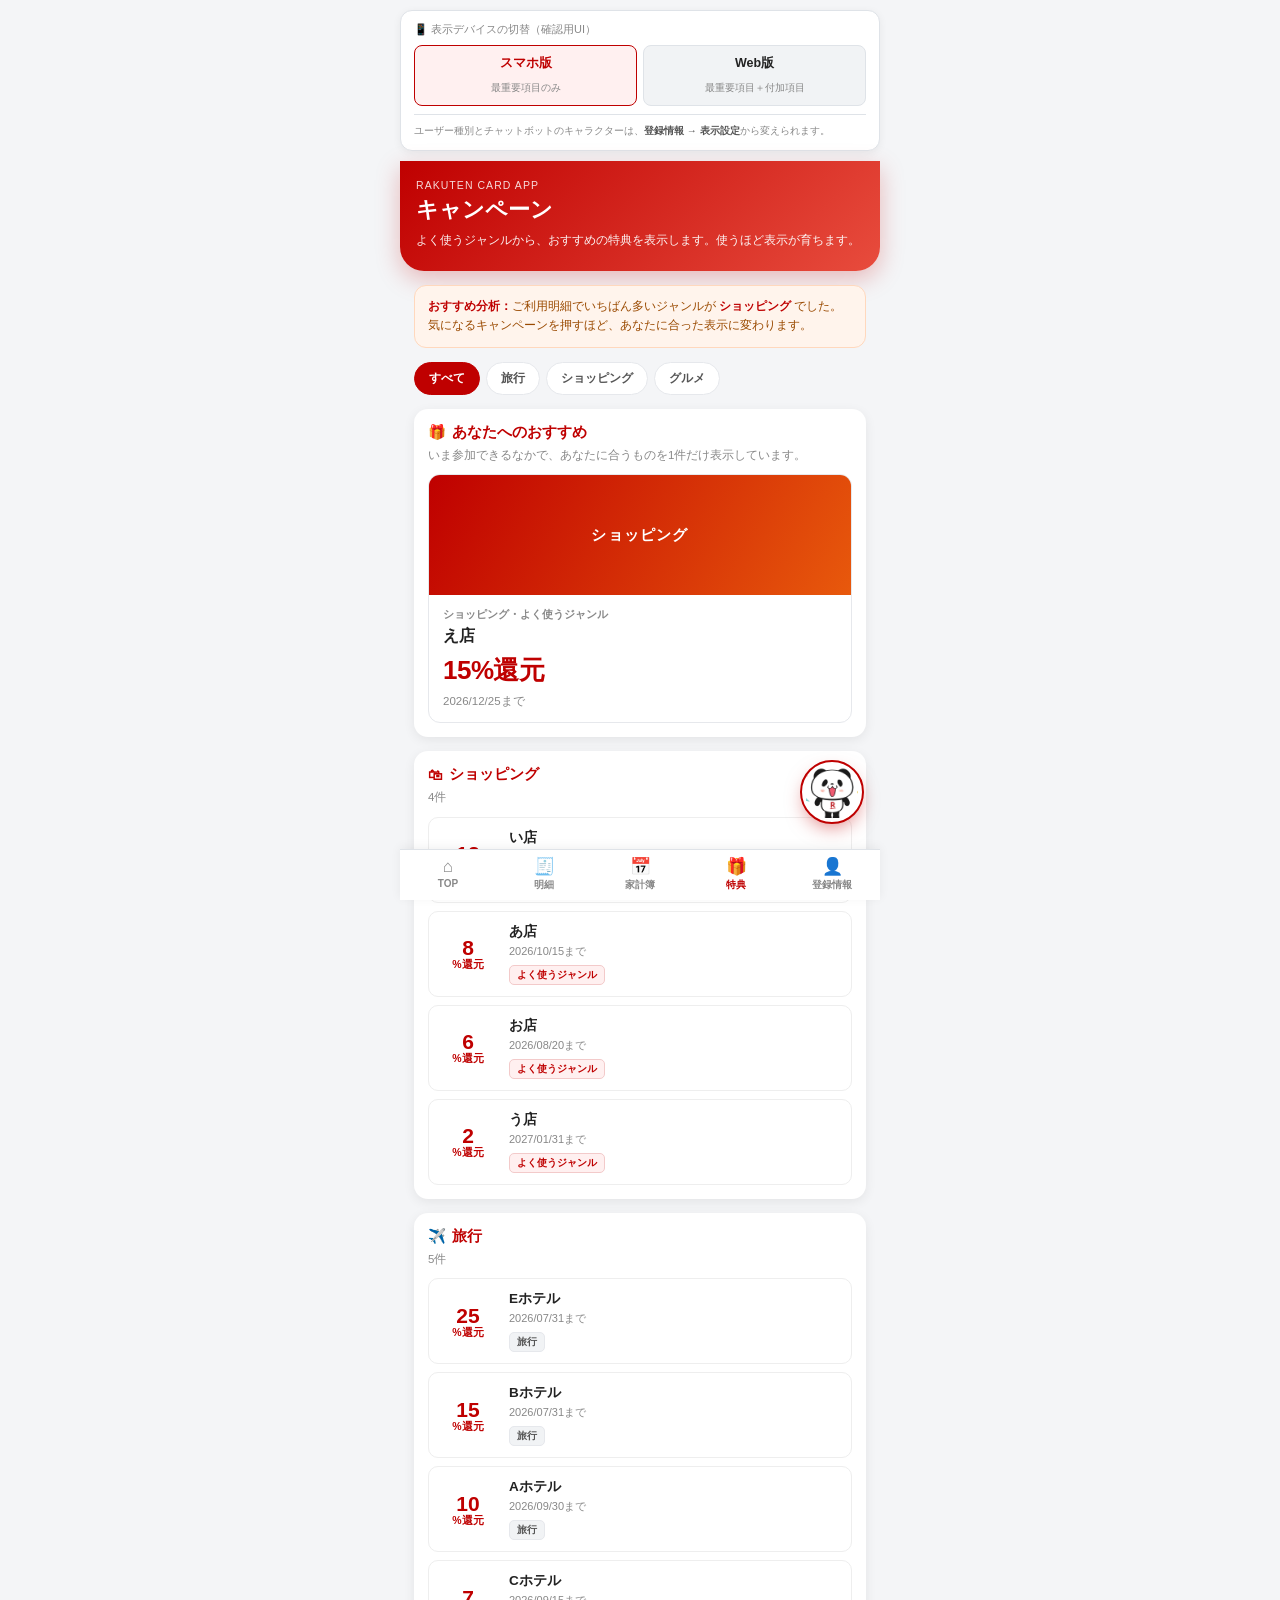
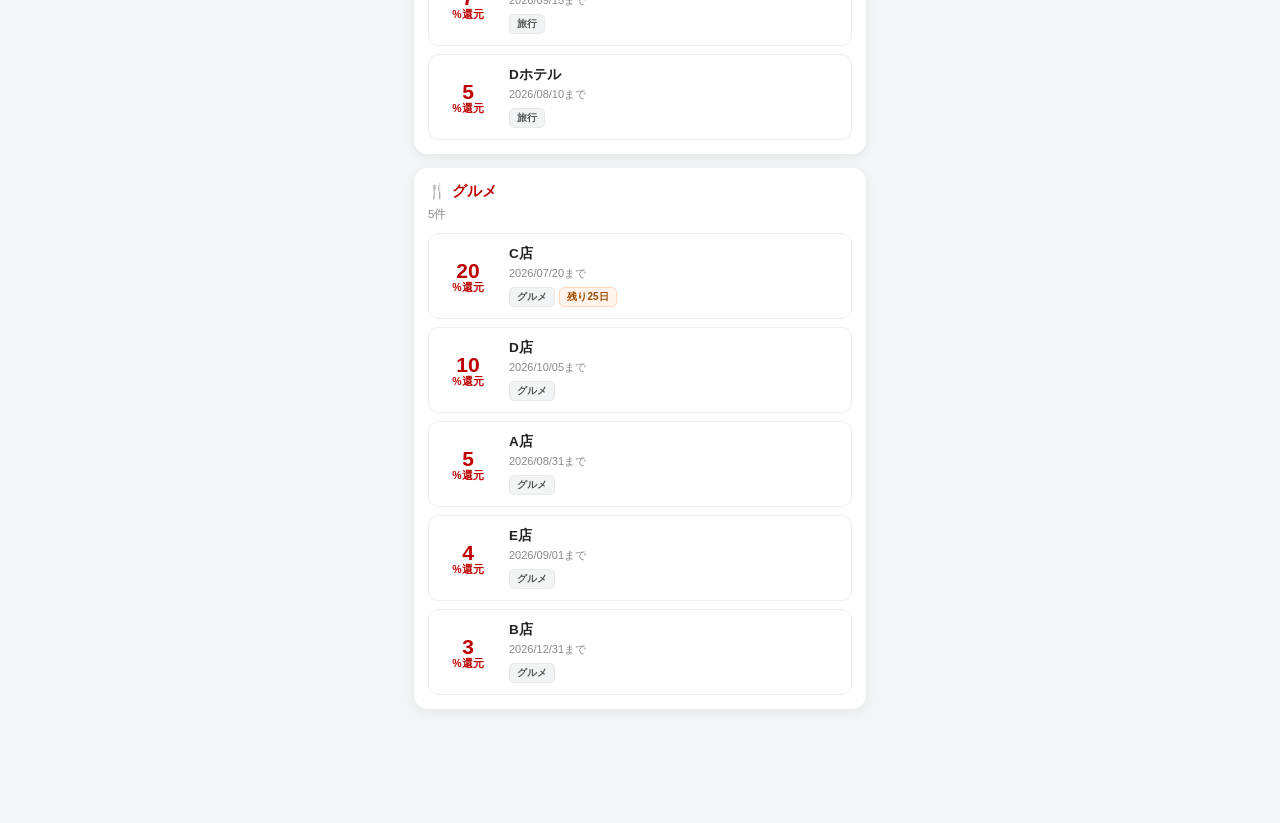
==== commit 471046e0: "画面設計 その4 の更新を反映 2026-08-18 13:10" ====
--- a/campaign.html
+++ b/campaign.html
@@ -3,1384 +3,373 @@
 <head>
   <meta charset="UTF-8" />
   <meta name="viewport" content="width=device-width, initial-scale=1.0" />
-  <title>キャンペーン一覧 | 楽天カードアプリ改修案</title>
-  <link rel="stylesheet" href="assets/common.css" />
+  <title>キャンペーン | 楽天カードアプリ改修案</title>
+  <link rel="stylesheet" href="assets/common.css?v=20260818c" />
   <style>
+    /* 他の画面（家計簿・明細）と同じ作りに揃えています。
+       この画面だけ独自のライト／ヘビー切替を持っていましたが、
+       表示モードは「登録情報 → 表示設定」に一本化しました。 */
+    * { box-sizing: border-box; margin: 0; padding: 0; }
+    :root { --brand: #bf0000; --brand-dark: #8e0000; --warm: #e8590c; --ink: #222; --ink-2: #555; --ink-3: #888; --line: #e6e8ec; }
     body {
-      margin: 0;
-      padding: 0;
-      font-family: "Hiragino Kaku Gothic ProN", "Yu Gothic", sans-serif;
-      background: #f4f5f7;
-      color: #333;
-    }
-
-    .container {
-      max-width: 480px;
-      margin: 0 auto;
-      padding: 12px;
-    }
-
-    h1 {
-      text-align: center;
-      color: #b30000;
-      font-size: 1.55rem;
-      margin: 18px 0 12px;
-      border-bottom: 3px solid #c0c0c0;
-      padding-bottom: 10px;
-    }
-
-    .lead {
-      text-align: center;
-      color: #666;
-      margin-bottom: 18px;
-      font-size: 0.9rem;
-      line-height: 1.6;
-    }
-
-    .mode-switch,
-    .category-switch {
-      display: flex;
-      gap: 8px;
-      background: #fff;
-      padding: 8px;
-      border-radius: 14px;
-      box-shadow: 0 4px 10px rgba(0,0,0,0.08);
-      margin-bottom: 14px;
-      position: sticky;
-      z-index: 30;
-      overflow-x: auto;
-    }
-
-    .mode-switch { top: 10px; }
-    .category-switch { top: 72px; }
-
-    .mode-switch button,
-    .category-switch button {
-      flex: 1;
-      min-width: 88px;
-      border: none;
-      border-radius: 10px;
-      padding: 11px 8px;
-      font-size: 0.86rem;
-      font-weight: bold;
-      cursor: pointer;
-      background: #eee;
-      color: #444;
-      white-space: nowrap;
-    }
-
-    .mode-switch button.active,
-    .category-switch button.active {
-      background: linear-gradient(90deg, #b30000, #d94d4d);
-      color: #fff;
-      box-shadow: 0 4px 10px rgba(179,0,0,0.25);
-    }
-
-    .recommend-box {
-      background: #fff7e8;
-      border: 1px solid #f0d7a1;
-      color: #8a4b00;
-      border-radius: 14px;
-      padding: 12px 14px;
-      margin-bottom: 16px;
-      font-size: 0.88rem;
-      line-height: 1.6;
-      box-shadow: 0 4px 8px rgba(0,0,0,0.05);
-    }
-
-    .recommend-box strong {
-      color: #b30000;
-    }
-
-    .search-area {
-      background: #fff;
-      border: 2px solid #c0c0c0;
-      border-left: 8px solid #b30000;
-      border-radius: 14px;
-      padding: 15px;
-      margin-bottom: 20px;
-      box-shadow: 0 4px 10px rgba(0,0,0,0.08);
-    }
-
-    .search-area h2 {
-      margin: 0 0 10px 0;
-      color: #b30000;
-      font-size: 1rem;
-    }
-
-    .search-box {
-      display: flex;
-      flex-direction: column;
-      gap: 10px;
-    }
-
-    .search-box input {
-      width: 100%;
-      box-sizing: border-box;
-      padding: 12px 14px;
-      font-size: 1rem;
-      border: 1px solid #bbb;
-      border-radius: 10px;
-      outline: none;
-      background: #fff;
-      color: #333;
-    }
-
-    .search-box button {
-      width: 100%;
-      padding: 12px 16px;
-      font-size: 0.95rem;
-      font-weight: bold;
-      border: none;
-      border-radius: 10px;
-      cursor: pointer;
-      background: linear-gradient(90deg, #b30000, #d94d4d);
-      color: #fff;
-    }
-
-    .search-box button.secondary {
-      background: linear-gradient(90deg, #8d8d8d, #bfbfbf);
-      color: #222;
-    }
-
-    .search-note {
-      margin-top: 10px;
-      color: #666;
-      font-size: 0.84rem;
-      line-height: 1.5;
-    }
-
+      background: #f4f5f7; color: var(--ink);
+      font-family: "Hiragino Sans", "Yu Gothic UI", -apple-system, "Noto Sans JP", Meiryo, sans-serif;
+    }
+    button { font: inherit; cursor: pointer; }
+    .num { font-variant-numeric: tabular-nums; }
+    .app { max-width: 480px; margin: 0 auto; min-height: 100vh; }
+
+    /* ===== ヘッダー（家計簿と同じ） ===== */
+    header.hero {
+      background: linear-gradient(135deg, var(--brand), #e84c3d);
+      color: #fff; padding: 18px 16px 20px;
+      border-radius: 0 0 24px 24px; box-shadow: 0 8px 24px rgba(191,0,0,.25);
+    }
+    header.hero .mini { font-size: 10.5px; opacity: .85; letter-spacing: .1em; }
+    header.hero h1 { font-size: 22px; margin: 4px 0 6px; }
+    header.hero p { font-size: 12px; opacity: .95; line-height: 1.6; }
+
+    .content { padding: 14px; }
+
+    /* ===== カード（家計簿の .section と同じ） ===== */
+    .section { background: #fff; border-radius: 14px; padding: 14px; margin-bottom: 14px; box-shadow: 0 3px 12px rgba(0,0,0,.07); }
+    .section-title { font-size: 14.5px; font-weight: bold; color: var(--brand); margin-bottom: 4px; display: flex; align-items: center; gap: 6px; }
+    .section-sub { font-size: 11.5px; color: var(--ink-3); line-height: 1.6; margin-bottom: 10px; }
+
+    /* ===== おすすめ分析 ===== */
+    .reco {
+      background: #fff4ec; border: 1px solid #ffd8bd; color: #9a4a00;
+      border-radius: 12px; padding: 11px 13px; margin-bottom: 14px;
+      font-size: 11.5px; line-height: 1.7;
+    }
+    .reco b { color: var(--brand); }
+
+    /* ===== ジャンルタブ（TOP画面の chip と同じ） ===== */
+    .chips { display: flex; gap: 6px; margin-bottom: 14px; flex-wrap: wrap; }
+    .chip-btn {
+      font-size: 12px; padding: 7px 14px; border-radius: 999px;
+      border: 1px solid var(--line); background: #fff; color: var(--ink-2);
+      font-weight: 600; transition: all .15s;
+    }
+    .chip-btn:hover { border-color: var(--brand); color: var(--brand); }
+    .chip-btn.on { background: var(--brand); border-color: var(--brand); color: #fff; }
+
+    /* ===== 注目キャンペーン ===== */
+    .feature { border: 1px solid var(--line); border-radius: 12px; overflow: hidden; text-decoration: none; color: inherit; display: block; }
+    .feature:hover { border-color: var(--brand); }
+    .feature-img {
+      width: 100%; height: 120px; object-fit: cover; display: block;
+      background: linear-gradient(120deg, var(--brand), var(--warm));
+    }
+    .img-fallback {
+      width: 100%; height: 120px;
+      display: flex; align-items: center; justify-content: center;
+      color: #fff; font-weight: bold; font-size: 15px; letter-spacing: .08em;
+      background: linear-gradient(120deg, var(--brand), var(--warm));
+    }
+    .feature-body { padding: 13px 14px; }
+    .feature-genre { font-size: 10.5px; font-weight: 700; color: var(--ink-3); }
+    .feature-store { font-size: 16px; font-weight: bold; margin: 4px 0 6px; }
+    .feature-rate { font-size: 26px; font-weight: 800; color: var(--brand); letter-spacing: -.02em; }
+    .feature-meta { font-size: 11.5px; color: var(--ink-3); margin-top: 6px; }
+    .badge-soon {
+      display: inline-block; margin-top: 8px; background: var(--warm-soft, #fff4ec);
+      border: 1px solid #ffd8bd; color: #9a4a00;
+      padding: 4px 10px; border-radius: 999px; font-size: 10.5px; font-weight: 700;
+    }
+
+    /* ===== 一覧の行（TOP画面のキャンペーン行と同じ） ===== */
+    .cp {
+      display: flex; align-items: center; gap: 12px; padding: 11px 10px;
+      border-radius: 10px; border: 1px solid #eee; margin-bottom: 8px;
+      text-decoration: none; color: inherit;
+      transition: border-color .15s, background .15s, transform .1s;
+    }
+    .cp:last-child { margin-bottom: 0; }
+    .cp:hover { border-color: #f3caca; background: #fff0f0; transform: translateX(2px); }
+    .cp-rate { flex: none; width: 58px; text-align: center; font-size: 21px; font-weight: 800; color: var(--brand); line-height: 1.1; }
+    .cp-rate span { font-size: 10.5px; font-weight: 700; display: block; }
+    .cp-body { flex: 1; min-width: 0; }
+    .cp-store { font-size: 13.5px; font-weight: 700; }
+    .cp-meta { font-size: 11px; color: var(--ink-3); margin-top: 3px; }
+    .cp-tag {
+      display: inline-block; font-size: 10px; font-weight: 700; padding: 2px 7px;
+      border-radius: 5px; background: #f1f3f5; color: var(--ink-2); border: 1px solid var(--line);
+    }
+    .cp-tag.match { background: #fff0f0; color: var(--brand); border-color: #f3caca; }
+    .cp-tag.soon  { background: #fff4ec; color: #9a4a00; border-color: #ffd8bd; }
+
+    /* ===== 検索（明細画面と同じ） ===== */
+    .search-row { display: grid; grid-template-columns: 1fr auto; gap: 8px; }
+    .search-row input {
+      width: 100%; height: 42px; border: 1px solid #d9dee8; border-radius: 10px;
+      padding: 0 12px; font-size: 14px; font-family: inherit; background: #fff;
+    }
+    .search-row input:focus { outline: none; border-color: var(--brand); }
+    .btn-primary {
+      height: 42px; padding: 0 18px; border: none; border-radius: 10px;
+      background: var(--brand); color: #fff; font-size: 13px; font-weight: bold;
+    }
+    .btn-primary:hover { background: var(--brand-dark); }
+    .btn-ghost {
+      width: 100%; height: 40px; margin-top: 8px; background: #fff; color: var(--ink-2);
+      border: 1px solid var(--line); border-radius: 10px; font-size: 12.5px; font-weight: 600;
+    }
+    .btn-ghost:hover { border-color: var(--brand); color: var(--brand); background: #fff0f0; }
     .no-result {
-      display: none;
-      margin-top: 14px;
-      padding: 12px 14px;
-      border-radius: 10px;
-      background: #fff4f4;
-      color: #b30000;
-      font-weight: bold;
-      border: 1px solid #f0caca;
-      font-size: 0.9rem;
-    }
-
-    .view {
-      display: none;
-    }
-
-    .view.active {
-      display: block;
-    }
-
-    .highlight-title {
-      font-size: 1.15rem;
-      color: #b30000;
-      margin-bottom: 12px;
-      font-weight: bold;
-    }
-
-    .highlight-grid {
-      display: grid;
-      grid-template-columns: 1fr;
-      gap: 14px;
-      margin-bottom: 20px;
-    }
-
-    .highlight-card,
-    .heavy-highlight-card,
-    .summary-card {
-      position: relative;
-      background: linear-gradient(135deg, #fff5f5, #ffffff);
-      border: 2px solid #c0c0c0;
-      border-left: 8px solid #d10000;
-      border-radius: 14px;
-      box-shadow: 0 6px 14px rgba(0, 0, 0, 0.12);
-      overflow: hidden;
-    }
-
-    .highlight-card::before,
-    .heavy-highlight-card::before,
-    .summary-card::before {
-      content: "注目";
-      position: absolute;
-      top: 10px;
-      right: -30px;
-      background: #d10000;
-      color: #fff;
-      padding: 5px 30px;
-      font-size: 0.72rem;
-      font-weight: bold;
-      transform: rotate(45deg);
-      z-index: 2;
-    }
-
-    .highlight-card-link,
-    .heavy-highlight-card a,
-    .summary-card a {
-      display: block;
-      color: inherit;
-      text-decoration: none;
-    }
-
-    .highlight-image,
-    .heavy-highlight-card img,
-    .summary-card img {
-      width: 100%;
-      height: 180px;
-      object-fit: cover;
-      display: block;
-      background: #eee;
-    }
-
-    .highlight-content,
-    .heavy-highlight-body,
-    .summary-body {
-      padding: 15px;
-    }
-
-    .highlight-category,
-    .heavy-highlight-category,
-    .summary-category {
-      font-size: 0.82rem;
-      color: #777;
-      margin-bottom: 6px;
-      font-weight: bold;
-    }
-
-    .highlight-target,
-    .heavy-highlight-target,
-    .summary-target {
-      font-size: 1rem;
-      font-weight: bold;
-      color: #333;
-      margin-bottom: 8px;
-    }
-
-    .highlight-rate,
-    .heavy-highlight-rate,
-    .summary-rate {
-      font-size: 1.65rem;
-      color: #b30000;
-      font-weight: bold;
-      margin-bottom: 8px;
-    }
-
-    .highlight-deadline,
-    .heavy-highlight-deadline,
-    .summary-deadline {
-      font-size: 0.92rem;
-      color: #444;
-      margin-bottom: 6px;
-    }
-
-    .highlight-note,
-    .summary-note {
-      display: inline-block;
-      margin-top: 6px;
-      background: #ffe0e0;
-      color: #b30000;
-      padding: 5px 10px;
-      border-radius: 999px;
-      font-size: 0.76rem;
-      font-weight: bold;
-    }
-
-    .category-section,
-    .heavy-category {
-      margin-bottom: 18px;
-    }
-
-    .category-title,
-    .heavy-category h2 {
-      background: linear-gradient(90deg, #b30000, #d94d4d);
-      color: #fff;
-      padding: 12px 14px;
-      border-radius: 12px 12px 0 0;
-      font-size: 1rem;
-      font-weight: bold;
-      margin: 0;
-    }
-
-    .campaign-list,
-    .heavy-table-wrap {
-      background: #fff;
-      border-radius: 0 0 12px 12px;
-      box-shadow: 0 4px 12px rgba(0,0,0,0.12);
-      overflow: hidden;
-    }
-
-    .campaign-item {
-      display: block;
-      padding: 14px;
-      border-bottom: 1px solid #ececec;
-      text-decoration: none;
-      color: inherit;
-      background: #fff;
-    }
-
-    .campaign-item:last-child {
-      border-bottom: none;
-    }
-
-    .campaign-item.selected {
-      background: linear-gradient(90deg, #ffd6d6, #fff0f0);
-      box-shadow: inset 5px 0 0 #d10000;
-    }
-
-    .campaign-top {
-      display: flex;
-      justify-content: space-between;
-      align-items: flex-start;
-      gap: 10px;
-      margin-bottom: 8px;
-    }
-
-    .campaign-name {
-      font-weight: bold;
-      color: #333;
-      font-size: 1rem;
-      line-height: 1.4;
-    }
-
-    .campaign-rate {
-      font-weight: bold;
-      color: #b30000;
-      font-size: 1rem;
-      white-space: nowrap;
-    }
-
-    .campaign-deadline {
-      color: #666;
-      font-size: 0.88rem;
-    }
-
-    .campaign-badge,
-    .priority-badge {
-      display: inline-block;
-      background: #d10000;
-      color: #fff;
-      font-size: 0.68rem;
-      font-weight: bold;
-      padding: 4px 8px;
-      border-radius: 999px;
-      margin-top: 8px;
-    }
-
-    .heavy-table {
-      width: 100%;
-      border-collapse: collapse;
-      background: #fff;
-    }
-
-    .heavy-table th,
-    .heavy-table td {
-      padding: 12px 10px;
-      text-align: left;
-      border-bottom: 1px solid #ddd;
-      font-size: 0.88rem;
-      vertical-align: middle;
-    }
-
-    .heavy-table th {
-      background: #efefef;
-      color: #666;
-      font-weight: bold;
-    }
-
-    .heavy-table tr:nth-child(even) {
-      background: #fafafa;
-    }
-
-    .heavy-table .target-link {
-      font-weight: bold;
-      color: #333;
-      text-decoration: none;
-    }
-
-    .heavy-rate {
-      color: #b30000;
-      font-weight: bold;
-    }
-
-    .heavy-deadline {
-      color: #666;
-    }
-
-    .priority-row {
-      background: linear-gradient(90deg, #fff0f0, #fff8f8) !important;
-    }
-
-    .selected-row {
-      background: linear-gradient(90deg, #ffd6d6, #fff0f0) !important;
-      box-shadow: inset 5px 0 0 #d10000;
-    }
-
-    .hidden-category {
-      display: none !important;
-    }
-
-    .summary-area {
-      margin-bottom: 18px;
-    }
-
-    .summary-helper {
-      background: #fff;
-      border-radius: 12px;
-      padding: 12px 14px;
-      margin-bottom: 14px;
-      box-shadow: 0 4px 12px rgba(0,0,0,0.08);
-      color: #666;
-      font-size: 0.88rem;
-      line-height: 1.6;
-    }
-
-    .accordion-group {
-      margin-bottom: 14px;
-      background: #fff;
-      border-radius: 14px;
-      box-shadow: 0 4px 12px rgba(0,0,0,0.1);
-      overflow: hidden;
-    }
-
-    .accordion-toggle {
-      width: 100%;
-      border: none;
-      background: linear-gradient(90deg, #b30000, #d94d4d);
-      color: #fff;
-      text-align: left;
-      padding: 14px;
-      font-size: 1rem;
-      font-weight: bold;
-      cursor: pointer;
-      display: flex;
-      justify-content: space-between;
-      align-items: center;
-    }
-
-    .accordion-icon {
-      font-size: 0.9rem;
-      transition: transform 0.2s ease;
-    }
-
-    .accordion-group.open .accordion-icon {
-      transform: rotate(180deg);
-    }
-
-    .accordion-content {
-      display: none;
-      background: #fff;
-    }
-
-    .accordion-group.open .accordion-content {
-      display: block;
-    }
-
-    .note {
-      margin: 20px 0 28px;
-      font-size: 0.8rem;
-      color: #555;
-      line-height: 1.7;
-    }
-  
-    /* 画像が用意されていないときの代替（travel.jpg / shopping.jpg / gourmet.jpg） */
-    .img-fallback {
-      display: flex; align-items: center; justify-content: center;
-      width: 100%; height: 180px; color: #fff; font-weight: bold;
-      font-size: 1.05rem; letter-spacing: .08em;
-      background: linear-gradient(120deg, #b30000, #e8590c);
-    }
-
-    /* Web版（上部の表示デバイス切替で切り替わる） */
-    body.device-web .container { padding: 0 20px 24px; }
-    body.device-web .view { column-count: 2; column-gap: 20px; }
-    body.device-web .view > * { break-inside: avoid; }
-    body.device-web [data-web-full] { column-span: all; }
-    body.device-web .mode-switch, body.device-web .category-switch { position: static; }
-    @media (max-width: 900px) { body.device-web .view { column-count: 1; } }
+      display: none; margin-top: 12px; padding: 11px 13px; border-radius: 10px;
+      background: #fff0f0; border: 1px solid #f3b2b2; color: #b30000;
+      font-size: 12.5px; font-weight: 700;
+    }
+    .no-result.show { display: block; }
+
+    /* ===== 表（明細画面と同じ） ===== */
+    .table-wrap { overflow-x: auto; border: 1px solid var(--line); border-radius: 12px; }
+    table { width: 100%; border-collapse: collapse; min-width: 520px; }
+    th, td { padding: 11px 10px; text-align: left; border-bottom: 1px solid #eef1f5; font-size: 12px; white-space: nowrap; }
+    th { background: #f7f8fb; color: var(--ink-2); font-weight: bold; font-size: 11.5px; }
+    tbody tr:hover { background: #fffafa; }
+    tbody tr.match { background: #fff8f8; }
+    td.rate { font-weight: bold; color: var(--brand); text-align: right; }
+    td a { color: inherit; text-decoration: none; font-weight: 700; }
+    td a:hover { color: var(--brand); text-decoration: underline; }
+
+    .empty { padding: 18px 12px; text-align: center; font-size: 12.5px; color: var(--ink-3); }
   </style>
 </head>
 <body data-screen="campaign">
-  <div class="container">
-    <h1>キャンペーン一覧</h1>
-    <p class="lead">最初はシンプルに、使うほどおすすめ表示が育つ画面です。</p>
-
-    <div class="mode-switch" data-web-full>
-      <button id="lightBtn" class="active" onclick="setMode('light')">ライト</button>
-      <button id="heavyBtn" onclick="setMode('heavy')">ヘビー</button>
-    </div>
-
-    <div class="category-switch" data-web-full>
-      <button id="tab-all" class="active" onclick="setCategory('全体表示')">全体表示</button>
-      <button id="tab-travel" onclick="setCategory('旅行')">旅行</button>
-      <button id="tab-shopping" onclick="setCategory('ショッピング')">ショッピング</button>
-      <button id="tab-gourmet" onclick="setCategory('グルメ')">グルメ</button>
-    </div>
-
-    <div class="recommend-box" id="recommendBox" data-web-full>
-      よく利用するカテゴリを学習して、全体表示におすすめを表示します。
-    </div>
-
-    <!-- LIGHT VIEW -->
-    <div id="lightView" class="view active" data-web-cols>
-      <section class="summary-area category-全体表示" id="lightSummaryArea">
-        <div class="highlight-title">注目キャンペーン</div>
-        <div class="summary-helper" id="lightSummaryHelper">
-          利用頻度をもとに、最もおすすめのジャンルを1つだけ表示します。
-        </div>
-        <div id="lightSummaryCard"></div>
-      </section>
-
-      <section class="highlight-area category-旅行">
-        <div class="highlight-title">注目キャンペーン</div>
-        <div class="highlight-grid">
-          <div class="highlight-card searchable-item" data-target="Eホテル" data-category="旅行">
-            <a class="highlight-card-link" href="https://hotel.travel.rakuten.co.jp/hotelinfo/plan/151369?f_campaign=sd260806A_kyu" target="_blank" rel="noopener noreferrer" onclick="trackCategory('旅行')">
-              <img class="highlight-image" src="travel.jpg" alt="旅行の注目キャンペーン画像">
-              <div class="highlight-content">
-                <div class="highlight-category">旅行</div>
-                <div class="highlight-target">対象：Eホテル</div>
-                <div class="highlight-rate">25%</div>
-                <div class="highlight-deadline">期限：2026/7/31</div>
-                <div class="highlight-note">高還元 & 期限間近</div>
-              </div>
-            </a>
-          </div>
-        </div>
-      </section>
-
-      <section class="highlight-area category-ショッピング hidden-category">
-        <div class="highlight-title">注目キャンペーン</div>
-        <div class="highlight-grid">
-          <div class="highlight-card searchable-item" data-target="お店" data-category="ショッピング">
-            <a class="highlight-card-link" href="https://zozo.jp/" target="_blank" rel="noopener noreferrer" onclick="trackCategory('ショッピング')">
-              <img class="highlight-image" src="shopping.jpg" alt="ショッピングの注目キャンペーン画像">
-              <div class="highlight-content">
-                <div class="highlight-category">ショッピング</div>
-                <div class="highlight-target">対象：お店</div>
-                <div class="highlight-rate">6%</div>
-                <div class="highlight-deadline">期限：2026/8/20</div>
-                <div class="highlight-note">期限が近い注目枠</div>
-              </div>
-            </a>
-          </div>
-        </div>
-      </section>
-
-      <section class="highlight-area category-グルメ hidden-category">
-        <div class="highlight-title">注目キャンペーン</div>
-        <div class="highlight-grid">
-          <div class="highlight-card searchable-item" data-target="C店" data-category="グルメ">
-            <a class="highlight-card-link" href="https://search.rakuten.co.jp/rat-redirect?dest=https%3A%2F%2Fitem.rakuten.co.jp%2Ff152021-nagaoka%2F75-n101%2F&redirectproxy=1" target="_blank" rel="noopener noreferrer" onclick="trackCategory('グルメ')">
-              <img class="highlight-image" src="gourmet.jpg" alt="グルメの注目キャンペーン画像">
-              <div class="highlight-content">
-                <div class="highlight-category">グルメ</div>
-                <div class="highlight-target">対象：C店</div>
-                <div class="highlight-rate">20%</div>
-                <div class="highlight-deadline">期限：2026/7/20</div>
-                <div class="highlight-note">高還元 & 期限間近</div>
-              </div>
-            </a>
-          </div>
-        </div>
-      </section>
-
-      <section class="search-area" data-web-full>
-        <h2>対象を検索</h2>
-        <div class="search-box">
-          <input type="text" id="targetSearch" placeholder="例：Aホテル、C店、お店" onkeyup="filterTargets()">
-          <button onclick="filterTargets()">検索</button>
-          <button class="secondary" onclick="resetSearch()">リセット</button>
-        </div>
-        <div class="search-note">対象名の一部でも検索できます。</div>
-        <div id="noResult" class="no-result">一致する対象が見つかりませんでした。</div>
-      </section>
-
-      <section class="category-全体表示">
-        <div class="accordion-group" id="accordion-light-travel">
-          <button class="accordion-toggle" onclick="toggleAccordion('accordion-light-travel')">
-            <span>旅行</span><span class="accordion-icon">▼</span>
-          </button>
-          <div class="accordion-content">
-            <div class="campaign-list">
-              <a class="campaign-item searchable-row" data-target="Eホテル" href="https://hotel.travel.rakuten.co.jp/hotelinfo/plan/151369?f_campaign=sd260806A_kyu" target="_blank" rel="noopener noreferrer" onclick="selectItem(this); trackCategory('旅行')">
-                <div class="campaign-top"><div class="campaign-name">Eホテル</div><div class="campaign-rate">25%</div></div>
-                <div class="campaign-deadline">期限：2026/7/31</div>
-                <div class="campaign-badge">注目</div>
-              </a>
-              <a class="campaign-item searchable-row" data-target="Bホテル" href="https://hotel.travel.rakuten.co.jp/hotelinfo/plan/9217?f_campaign=sd260806A_kyu" target="_blank" rel="noopener noreferrer" onclick="selectItem(this); trackCategory('旅行')">
-                <div class="campaign-top"><div class="campaign-name">Bホテル</div><div class="campaign-rate">15%</div></div>
-                <div class="campaign-deadline">期限：2026/7/31</div>
-              </a>
-            </div>
-          </div>
-        </div>
-
-        <div class="accordion-group" id="accordion-light-shopping">
-          <button class="accordion-toggle" onclick="toggleAccordion('accordion-light-shopping')">
-            <span>ショッピング</span><span class="accordion-icon">▼</span>
-          </button>
-          <div class="accordion-content">
-            <div class="campaign-list">
-              <a class="campaign-item searchable-row" data-target="お店" href="https://zozo.jp/" target="_blank" rel="noopener noreferrer" onclick="selectItem(this); trackCategory('ショッピング')">
-                <div class="campaign-top"><div class="campaign-name">お店</div><div class="campaign-rate">6%</div></div>
-                <div class="campaign-deadline">期限：2026/8/20</div>
-                <div class="campaign-badge">注目</div>
-              </a>
-              <a class="campaign-item searchable-row" data-target="あ店" href="https://hotel.travel.rakuten.co.jp/hinfo/163065/?f_campaign=sd260806A_kyu" target="_blank" rel="noopener noreferrer" onclick="selectItem(this); trackCategory('ショッピング')">
-                <div class="campaign-top"><div class="campaign-name">あ店</div><div class="campaign-rate">8%</div></div>
-                <div class="campaign-deadline">期限：2026/10/15</div>
-              </a>
-            </div>
-          </div>
-        </div>
-
-        <div class="accordion-group" id="accordion-light-gourmet">
-          <button class="accordion-toggle" onclick="toggleAccordion('accordion-light-gourmet')">
-            <span>グルメ</span><span class="accordion-icon">▼</span>
-          </button>
-          <div class="accordion-content">
-            <div class="campaign-list">
-              <a class="campaign-item searchable-row" data-target="C店" href="https://search.rakuten.co.jp/rat-redirect?dest=https%3A%2F%2Fitem.rakuten.co.jp%2Ff152021-nagaoka%2F75-n101%2F&redirectproxy=1" target="_blank" rel="noopener noreferrer" onclick="selectItem(this); trackCategory('グルメ')">
-                <div class="campaign-top"><div class="campaign-name">C店</div><div class="campaign-rate">20%</div></div>
-                <div class="campaign-deadline">期限：2026/7/20</div>
-                <div class="campaign-badge">注目</div>
-              </a>
-              <a class="campaign-item searchable-row" data-target="D店" href="https://search.rakuten.co.jp/rat-redirect?dest=https%3A%2F%2Fitem.rakuten.co.jp%2Fexception5251%2Fex-x01028%2F&redirectproxy=1" target="_blank" rel="noopener noreferrer" onclick="selectItem(this); trackCategory('グルメ')">
-                <div class="campaign-top"><div class="campaign-name">D店</div><div class="campaign-rate">10%</div></div>
-                <div class="campaign-deadline">期限：2026/10/5</div>
-              </a>
-            </div>
-          </div>
-        </div>
-      </section>
-
-      <section class="category-section category-旅行">
-        <div class="category-title">旅行</div>
-        <div class="campaign-list">
-          <a class="campaign-item searchable-row" data-target="Eホテル" href="https://hotel.travel.rakuten.co.jp/hotelinfo/plan/151369?f_campaign=sd260806A_kyu" target="_blank" rel="noopener noreferrer" onclick="selectItem(this); trackCategory('旅行')">
-            <div class="campaign-top"><div class="campaign-name">Eホテル</div><div class="campaign-rate">25%</div></div>
-            <div class="campaign-deadline">期限：2026/7/31</div>
-            <div class="campaign-badge">注目</div>
-          </a>
-          <a class="campaign-item searchable-row" data-target="Bホテル" href="https://hotel.travel.rakuten.co.jp/hotelinfo/plan/9217?f_campaign=sd260806A_kyu" target="_blank" rel="noopener noreferrer" onclick="selectItem(this); trackCategory('旅行')">
-            <div class="campaign-top"><div class="campaign-name">Bホテル</div><div class="campaign-rate">15%</div></div>
-            <div class="campaign-deadline">期限：2026/7/31</div>
-          </a>
-        </div>
-      </section>
-
-      <section class="category-section category-ショッピング hidden-category">
-        <div class="category-title">ショッピング</div>
-        <div class="campaign-list">
-          <a class="campaign-item searchable-row" data-target="お店" href="https://zozo.jp/" target="_blank" rel="noopener noreferrer" onclick="selectItem(this); trackCategory('ショッピング')">
-            <div class="campaign-top"><div class="campaign-name">お店</div><div class="campaign-rate">6%</div></div>
-            <div class="campaign-deadline">期限：2026/8/20</div>
-            <div class="campaign-badge">注目</div>
-          </a>
-          <a class="campaign-item searchable-row" data-target="あ店" href="https://hotel.travel.rakuten.co.jp/hinfo/163065/?f_campaign=sd260806A_kyu" target="_blank" rel="noopener noreferrer" onclick="selectItem(this); trackCategory('ショッピング')">
-            <div class="campaign-top"><div class="campaign-name">あ店</div><div class="campaign-rate">8%</div></div>
-            <div class="campaign-deadline">期限：2026/10/15</div>
-          </a>
-        </div>
-      </section>
-
-      <section class="category-section category-グルメ hidden-category">
-        <div class="category-title">グルメ</div>
-        <div class="campaign-list">
-          <a class="campaign-item searchable-row" data-target="C店" href="https://search.rakuten.co.jp/rat-redirect?dest=https%3A%2F%2Fitem.rakuten.co.jp%2Ff152021-nagaoka%2F75-n101%2F&redirectproxy=1" target="_blank" rel="noopener noreferrer" onclick="selectItem(this); trackCategory('グルメ')">
-            <div class="campaign-top"><div class="campaign-name">C店</div><div class="campaign-rate">20%</div></div>
-            <div class="campaign-deadline">期限：2026/7/20</div>
-            <div class="campaign-badge">注目</div>
-          </a>
-          <a class="campaign-item searchable-row" data-target="D店" href="https://search.rakuten.co.jp/rat-redirect?dest=https%3A%2F%2Fitem.rakuten.co.jp%2Fexception5251%2Fex-x01028%2F&redirectproxy=1" target="_blank" rel="noopener noreferrer" onclick="selectItem(this); trackCategory('グルメ')">
-            <div class="campaign-top"><div class="campaign-name">D店</div><div class="campaign-rate">10%</div></div>
-            <div class="campaign-deadline">期限：2026/10/5</div>
-          </a>
-        </div>
-      </section>
-    </div>
-
-    <!-- HEAVY VIEW -->
-    <div id="heavyView" class="view" data-web-cols>
-      <section class="summary-area category-全体表示" id="heavySummaryArea">
-        <div class="highlight-title">注目キャンペーン</div>
-        <div class="summary-helper" id="heavySummaryHelper">
-          利用頻度をもとに、最もおすすめのジャンルを1つだけ表示します。
-        </div>
-        <div id="heavySummaryCard"></div>
-      </section>
-
-      <section class="heavy-highlight-area category-旅行">
-        <div class="highlight-title">注目キャンペーン</div>
-        <div class="highlight-grid">
-          <div class="heavy-highlight-card searchable-item" data-target="Eホテル" data-category="旅行">
-            <a href="https://hotel.travel.rakuten.co.jp/hotelinfo/plan/151369?f_campaign=sd260806A_kyu" target="_blank" rel="noopener noreferrer" onclick="trackCategory('旅行')">
-              <img src="travel.jpg" alt="旅行の注目キャンペーン画像">
-              <div class="heavy-highlight-body">
-                <div class="heavy-highlight-category">旅行</div>
-                <div class="heavy-highlight-target">対象：Eホテル</div>
-                <div class="heavy-highlight-rate">25%</div>
-                <div class="heavy-highlight-deadline">期限：2026/7/31</div>
-              </div>
-            </a>
-          </div>
-        </div>
-      </section>
-
-      <section class="heavy-highlight-area category-ショッピング hidden-category">
-        <div class="highlight-title">注目キャンペーン</div>
-        <div class="highlight-grid">
-          <div class="heavy-highlight-card searchable-item" data-target="お店" data-category="ショッピング">
-            <a href="https://zozo.jp/" target="_blank" rel="noopener noreferrer" onclick="trackCategory('ショッピング')">
-              <img src="shopping.jpg" alt="ショッピングの注目キャンペーン画像">
-              <div class="heavy-highlight-body">
-                <div class="heavy-highlight-category">ショッピング</div>
-                <div class="heavy-highlight-target">対象：お店</div>
-                <div class="heavy-highlight-rate">6%</div>
-                <div class="heavy-highlight-deadline">期限：2026/8/20</div>
-              </div>
-            </a>
-          </div>
-        </div>
-      </section>
-
-      <section class="heavy-highlight-area category-グルメ hidden-category">
-        <div class="highlight-title">注目キャンペーン</div>
-        <div class="highlight-grid">
-          <div class="heavy-highlight-card searchable-item" data-target="C店" data-category="グルメ">
-            <a href="https://search.rakuten.co.jp/rat-redirect?dest=https%3A%2F%2Fitem.rakuten.co.jp%2Ff152021-nagaoka%2F75-n101%2F&redirectproxy=1" target="_blank" rel="noopener noreferrer" onclick="trackCategory('グルメ')">
-              <img src="gourmet.jpg" alt="グルメの注目キャンペーン画像">
-              <div class="heavy-highlight-body">
-                <div class="heavy-highlight-category">グルメ</div>
-                <div class="heavy-highlight-target">対象：C店</div>
-                <div class="heavy-highlight-rate">20%</div>
-                <div class="heavy-highlight-deadline">期限：2026/7/20</div>
-              </div>
-            </a>
-          </div>
-        </div>
-      </section>
-
-      <section class="search-area" data-web-full>
-        <h2>対象を検索</h2>
-        <div class="search-box">
-          <input type="text" id="targetSearchHeavy" placeholder="例：Aホテル、C店、お店" onkeyup="syncSearchFromHeavy()">
-          <button onclick="syncSearchFromHeavy()">検索</button>
-          <button class="secondary" onclick="resetSearchHeavy()">リセット</button>
-        </div>
-        <div class="search-note">対象名の一部でも検索できます。</div>
-      </section>
-
-      <section class="category-全体表示">
-        <div class="accordion-group" id="accordion-heavy-travel">
-          <button class="accordion-toggle" onclick="toggleAccordion('accordion-heavy-travel')">
-            <span>旅行</span><span class="accordion-icon">▼</span>
-          </button>
-          <div class="accordion-content">
-            <div class="heavy-table-wrap">
-              <table class="heavy-table">
-                <thead>
-                  <tr><th>対象</th><th>還元率</th><th>期限</th></tr>
-                </thead>
-                <tbody>
-                  <tr class="priority-row searchable-row" data-target="Eホテル">
-                    <td><a class="target-link" href="https://hotel.travel.rakuten.co.jp/hotelinfo/plan/151369?f_campaign=sd260806A_kyu" target="_blank" rel="noopener noreferrer" onclick="highlightRow(this); trackCategory('旅行')">Eホテル</a></td>
-                    <td class="heavy-rate">25% <span class="priority-badge">注目</span></td>
-                    <td class="heavy-deadline">2026/7/31</td>
-                  </tr>
-                  <tr class="searchable-row" data-target="Bホテル">
-                    <td><a class="target-link" href="https://hotel.travel.rakuten.co.jp/hotelinfo/plan/9217?f_campaign=sd260806A_kyu" target="_blank" rel="noopener noreferrer" onclick="highlightRow(this); trackCategory('旅行')">Bホテル</a></td>
-                    <td class="heavy-rate">15%</td>
-                    <td class="heavy-deadline">2026/7/31</td>
-                  </tr>
-                  <tr class="searchable-row" data-target="Aホテル">
-                    <td><a class="target-link" href="https://hotel.travel.rakuten.co.jp/hinfo/163065/?f_campaign=sd260806A_kyu" target="_blank" rel="noopener noreferrer" onclick="highlightRow(this); trackCategory('旅行')">Aホテル</a></td>
-                    <td class="heavy-rate">10%</td>
-                    <td class="heavy-deadline">2026/9/30</td>
-                  </tr>
-                  <tr class="searchable-row" data-target="Cホテル">
-                    <td><a class="target-link" href="https://hotel.travel.rakuten.co.jp/hotelinfo/plan/178484?f_campaign=sd260806A_kyu" target="_blank" rel="noopener noreferrer" onclick="highlightRow(this); trackCategory('旅行')">Cホテル</a></td>
-                    <td class="heavy-rate">7%</td>
-                    <td class="heavy-deadline">2026/9/15</td>
-                  </tr>
-                  <tr class="searchable-row" data-target="Dホテル">
-                    <td><a class="target-link" href="https://hotel.travel.rakuten.co.jp/hotelinfo/plan/184617?f_campaign=sd260806A_kyu" target="_blank" rel="noopener noreferrer" onclick="highlightRow(this); trackCategory('旅行')">Dホテル</a></td>
-                    <td class="heavy-rate">5%</td>
-                    <td class="heavy-deadline">2026/8/10</td>
-                  </tr>
-                </tbody>
-              </table>
-            </div>
-          </div>
-        </div>
-
-        <div class="accordion-group" id="accordion-heavy-shopping">
-          <button class="accordion-toggle" onclick="toggleAccordion('accordion-heavy-shopping')">
-            <span>ショッピング</span><span class="accordion-icon">▼</span>
-          </button>
-          <div class="accordion-content">
-            <div class="heavy-table-wrap">
-              <table class="heavy-table">
-                <thead>
-                  <tr><th>対象</th><th>還元率</th><th>期限</th></tr>
-                </thead>
-                <tbody>
-                  <tr class="searchable-row" data-target="え店">
-                    <td><a class="target-link" href="https://hotel.travel.rakuten.co.jp/hinfo/163065/?f_campaign=sd260806A_kyu" target="_blank" rel="noopener noreferrer" onclick="highlightRow(this); trackCategory('ショッピング')">え店</a></td>
-                    <td class="heavy-rate">15%</td>
-                    <td class="heavy-deadline">2026/12/25</td>
-                  </tr>
-                  <tr class="searchable-row" data-target="い店">
-                    <td><a class="target-link" href="https://hotel.travel.rakuten.co.jp/hinfo/163065/?f_campaign=sd260806A_kyu" target="_blank" rel="noopener noreferrer" onclick="highlightRow(this); trackCategory('ショッピング')">い店</a></td>
-                    <td class="heavy-rate">12%</td>
-                    <td class="heavy-deadline">2026/11/30</td>
-                  </tr>
-                  <tr class="searchable-row" data-target="あ店">
-                    <td><a class="target-link" href="https://hotel.travel.rakuten.co.jp/hinfo/163065/?f_campaign=sd260806A_kyu" target="_blank" rel="noopener noreferrer" onclick="highlightRow(this); trackCategory('ショッピング')">あ店</a></td>
-                    <td class="heavy-rate">8%</td>
-                    <td class="heavy-deadline">2026/10/15</td>
-                  </tr>
-                  <tr class="priority-row searchable-row" data-target="お店">
-                    <td><a class="target-link" href="https://zozo.jp/" target="_blank" rel="noopener noreferrer" onclick="highlightRow(this); trackCategory('ショッピング')">お店</a></td>
-                    <td class="heavy-rate">6% <span class="priority-badge">注目</span></td>
-                    <td class="heavy-deadline">2026/8/20</td>
-                  </tr>
-                  <tr class="searchable-row" data-target="う店">
-                    <td><a class="target-link" href="https://hotel.travel.rakuten.co.jp/hinfo/163065/?f_campaign=sd260806A_kyu" target="_blank" rel="noopener noreferrer" onclick="highlightRow(this); trackCategory('ショッピング')">う店</a></td>
-                    <td class="heavy-rate">2%</td>
-                    <td class="heavy-deadline">2027/1/31</td>
-                  </tr>
-                </tbody>
-              </table>
-            </div>
-          </div>
-        </div>
-
-        <div class="accordion-group" id="accordion-heavy-gourmet">
-          <button class="accordion-toggle" onclick="toggleAccordion('accordion-heavy-gourmet')">
-            <span>グルメ</span><span class="accordion-icon">▼</span>
-          </button>
-          <div class="accordion-content">
-            <div class="heavy-table-wrap">
-              <table class="heavy-table">
-                <thead>
-                  <tr><th>対象</th><th>還元率</th><th>期限</th></tr>
-                </thead>
-                <tbody>
-                  <tr class="priority-row searchable-row" data-target="C店">
-                    <td><a class="target-link" href="https://search.rakuten.co.jp/rat-redirect?dest=https%3A%2F%2Fitem.rakuten.co.jp%2Ff152021-nagaoka%2F75-n101%2F&redirectproxy=1" target="_blank" rel="noopener noreferrer" onclick="highlightRow(this); trackCategory('グルメ')">C店</a></td>
-                    <td class="heavy-rate">20% <span class="priority-badge">注目</span></td>
-                    <td class="heavy-deadline">2026/7/20</td>
-                  </tr>
-                  <tr class="searchable-row" data-target="D店">
-                    <td><a class="target-link" href="https://search.rakuten.co.jp/rat-redirect?dest=https%3A%2F%2Fitem.rakuten.co.jp%2Fexception5251%2Fex-x01028%2F&redirectproxy=1" target="_blank" rel="noopener noreferrer" onclick="highlightRow(this); trackCategory('グルメ')">D店</a></td>
-                    <td class="heavy-rate">10%</td>
-                    <td class="heavy-deadline">2026/10/5</td>
-                  </tr>
-                  <tr class="searchable-row" data-target="A店">
-                    <td><a class="target-link" href="https://search.rakuten.co.jp/rat-redirect?dest=https%3A%2F%2Fgrp07.ias.rakuten.co.jp%2Fredirect_rpp%2F%3Fs%3D80mzhtMg7vA%26l%3DbXlhtoLXAM0%26v%3D9BXO9lFCPQgrq6A5i_rUgIDPt85igmZ_0iofM_Z7TUE%26d%3D2026-08-17%26g%3DDt-7KNVaD6s%26j%3DA1gm5N5yy1s%26r%3DcRc1W3O8FTkTQdisn2vub2uaKj01NjG5V4baji9Vg9vQgO_JcPlJIjuplXM-yqZyaWMk1BfUWLE%26ii%3DhORWvIYDMPa6F_XmIb9E5Q%26si%3DbCsgLtPJ0-c%26ci%3DC0ZIeOId4uQ%26as%3DdFFQAC3K2XA%26cp%3DuWxiwVP7hNM%26lg%3DzkDsHrHm1LFTvJTBLaK-o7oX9eYhv0Tl%26ap%3D%26ft%3DITs1qSiMuGw%26e%3DIE0wiWDnCZE&redirectproxy=1" target="_blank" rel="noopener noreferrer" onclick="highlightRow(this); trackCategory('グルメ')">A店</a></td>
-                    <td class="heavy-rate">5%</td>
-                    <td class="heavy-deadline">2026/8/31</td>
-                  </tr>
-                  <tr class="searchable-row" data-target="E店">
-                    <td><a class="target-link" href="https://search.rakuten.co.jp/rat-redirect?dest=https%3A%2F%2Fitem.rakuten.co.jp%2Ff052132-kitaakita%2Fc06003%2F%3FvariantId%3D00_foap-30306_m-sss&redirectproxy=1" target="_blank" rel="noopener noreferrer" onclick="highlightRow(this); trackCategory('グルメ')">E店</a></td>
-                    <td class="heavy-rate">4%</td>
-                    <td class="heavy-deadline">2026/9/1</td>
-                  </tr>
-                  <tr class="searchable-row" data-target="B店">
-                    <td><a class="target-link" href="https://search.rakuten.co.jp/rat-redirect?dest=https%3A%2F%2Fitem.rakuten.co.jp%2Ff012246-chitose%2Fci007%2F&redirectproxy=1" target="_blank" rel="noopener noreferrer" onclick="highlightRow(this); trackCategory('グルメ')">B店</a></td>
-                    <td class="heavy-rate">3%</td>
-                    <td class="heavy-deadline">2026/12/31</td>
-                  </tr>
-                </tbody>
-              </table>
-            </div>
-          </div>
-        </div>
-      </section>
-
-      <section class="heavy-category category-旅行" data-web-full>
-        <h2>旅行</h2>
-        <div class="heavy-table-wrap">
-          <table class="heavy-table">
-            <thead><tr><th>対象</th><th>還元率</th><th>期限</th></tr></thead>
-            <tbody>
-              <tr class="priority-row searchable-row" data-target="Eホテル">
-                <td><a class="target-link" href="https://hotel.travel.rakuten.co.jp/hotelinfo/plan/151369?f_campaign=sd260806A_kyu" target="_blank" rel="noopener noreferrer" onclick="highlightRow(this); trackCategory('旅行')">Eホテル</a></td>
-                <td class="heavy-rate">25% <span class="priority-badge">注目</span></td>
-                <td class="heavy-deadline">2026/7/31</td>
-              </tr>
-              <tr class="searchable-row" data-target="Bホテル">
-                <td><a class="target-link" href="https://hotel.travel.rakuten.co.jp/hotelinfo/plan/9217?f_campaign=sd260806A_kyu" target="_blank" rel="noopener noreferrer" onclick="highlightRow(this); trackCategory('旅行')">Bホテル</a></td>
-                <td class="heavy-rate">15%</td>
-                <td class="heavy-deadline">2026/7/31</td>
-              </tr>
-              <tr class="searchable-row" data-target="Aホテル">
-                <td><a class="target-link" href="https://hotel.travel.rakuten.co.jp/hinfo/163065/?f_campaign=sd260806A_kyu" target="_blank" rel="noopener noreferrer" onclick="highlightRow(this); trackCategory('旅行')">Aホテル</a></td>
-                <td class="heavy-rate">10%</td>
-                <td class="heavy-deadline">2026/9/30</td>
-              </tr>
-              <tr class="searchable-row" data-target="Cホテル">
-                <td><a class="target-link" href="https://hotel.travel.rakuten.co.jp/hotelinfo/plan/178484?f_campaign=sd260806A_kyu" target="_blank" rel="noopener noreferrer" onclick="highlightRow(this); trackCategory('旅行')">Cホテル</a></td>
-                <td class="heavy-rate">7%</td>
-                <td class="heavy-deadline">2026/9/15</td>
-              </tr>
-              <tr class="searchable-row" data-target="Dホテル">
-                <td><a class="target-link" href="https://hotel.travel.rakuten.co.jp/hotelinfo/plan/184617?f_campaign=sd260806A_kyu" target="_blank" rel="noopener noreferrer" onclick="highlightRow(this); trackCategory('旅行')">Dホテル</a></td>
-                <td class="heavy-rate">5%</td>
-                <td class="heavy-deadline">2026/8/10</td>
-              </tr>
-            </tbody>
-          </table>
-        </div>
-      </section>
-
-      <section class="heavy-category category-ショッピング hidden-category" data-web-full>
-        <h2>ショッピング</h2>
-        <div class="heavy-table-wrap">
-          <table class="heavy-table">
-            <thead><tr><th>対象</th><th>還元率</th><th>期限</th></tr></thead>
-            <tbody>
-              <tr class="searchable-row" data-target="え店">
-                <td><a class="target-link" href="https://hotel.travel.rakuten.co.jp/hinfo/163065/?f_campaign=sd260806A_kyu" target="_blank" rel="noopener noreferrer" onclick="highlightRow(this); trackCategory('ショッピング')">え店</a></td>
-                <td class="heavy-rate">15%</td>
-                <td class="heavy-deadline">2026/12/25</td>
-              </tr>
-              <tr class="searchable-row" data-target="い店">
-                <td><a class="target-link" href="https://hotel.travel.rakuten.co.jp/hinfo/163065/?f_campaign=sd260806A_kyu" target="_blank" rel="noopener noreferrer" onclick="highlightRow(this); trackCategory('ショッピング')">い店</a></td>
-                <td class="heavy-rate">12%</td>
-                <td class="heavy-deadline">2026/11/30</td>
-              </tr>
-              <tr class="searchable-row" data-target="あ店">
-                <td><a class="target-link" href="https://hotel.travel.rakuten.co.jp/hinfo/163065/?f_campaign=sd260806A_kyu" target="_blank" rel="noopener noreferrer" onclick="highlightRow(this); trackCategory('ショッピング')">あ店</a></td>
-                <td class="heavy-rate">8%</td>
-                <td class="heavy-deadline">2026/10/15</td>
-              </tr>
-              <tr class="priority-row searchable-row" data-target="お店">
-                <td><a class="target-link" href="https://zozo.jp/" target="_blank" rel="noopener noreferrer" onclick="highlightRow(this); trackCategory('ショッピング')">お店</a></td>
-                <td class="heavy-rate">6% <span class="priority-badge">注目</span></td>
-                <td class="heavy-deadline">2026/8/20</td>
-              </tr>
-              <tr class="searchable-row" data-target="う店">
-                <td><a class="target-link" href="https://hotel.travel.rakuten.co.jp/hinfo/163065/?f_campaign=sd260806A_kyu" target="_blank" rel="noopener noreferrer" onclick="highlightRow(this); trackCategory('ショッピング')">う店</a></td>
-                <td class="heavy-rate">2%</td>
-                <td class="heavy-deadline">2027/1/31</td>
-              </tr>
-            </tbody>
-          </table>
-        </div>
-      </section>
-
-      <section class="heavy-category category-グルメ hidden-category" data-web-full>
-        <h2>グルメ</h2>
-        <div class="heavy-table-wrap">
-          <table class="heavy-table">
-            <thead><tr><th>対象</th><th>還元率</th><th>期限</th></tr></thead>
-            <tbody>
-              <tr class="priority-row searchable-row" data-target="C店">
-                <td><a class="target-link" href="https://search.rakuten.co.jp/rat-redirect?dest=https%3A%2F%2Fitem.rakuten.co.jp%2Ff152021-nagaoka%2F75-n101%2F&redirectproxy=1" target="_blank" rel="noopener noreferrer" onclick="highlightRow(this); trackCategory('グルメ')">C店</a></td>
-                <td class="heavy-rate">20% <span class="priority-badge">注目</span></td>
-                <td class="heavy-deadline">2026/7/20</td>
-              </tr>
-              <tr class="searchable-row" data-target="D店">
-                <td><a class="target-link" href="https://search.rakuten.co.jp/rat-redirect?dest=https%3A%2F%2Fitem.rakuten.co.jp%2Fexception5251%2Fex-x01028%2F&redirectproxy=1" target="_blank" rel="noopener noreferrer" onclick="highlightRow(this); trackCategory('グルメ')">D店</a></td>
-                <td class="heavy-rate">10%</td>
-                <td class="heavy-deadline">2026/10/5</td>
-              </tr>
-              <tr class="searchable-row" data-target="A店">
-                <td><a class="target-link" href="https://search.rakuten.co.jp/rat-redirect?dest=https%3A%2F%2Fgrp07.ias.rakuten.co.jp%2Fredirect_rpp%2F%3Fs%3D80mzhtMg7vA%26l%3DbXlhtoLXAM0%26v%3D9BXO9lFCPQgrq6A5i_rUgIDPt85igmZ_0iofM_Z7TUE%26d%3D2026-08-17%26g%3DDt-7KNVaD6s%26j%3DA1gm5N5yy1s%26r%3DcRc1W3O8FTkTQdisn2vub2uaKj01NjG5V4baji9Vg9vQgO_JcPlJIjuplXM-yqZyaWMk1BfUWLE%26ii%3DhORWvIYDMPa6F_XmIb9E5Q%26si%3DbCsgLtPJ0-c%26ci%3DC0ZIeOId4uQ%26as%3DdFFQAC3K2XA%26cp%3DuWxiwVP7hNM%26lg%3DzkDsHrHm1LFTvJTBLaK-o7oX9eYhv0Tl%26ap%3D%26ft%3DITs1qSiMuGw%26e%3DIE0wiWDnCZE&redirectproxy=1" target="_blank" rel="noopener noreferrer" onclick="highlightRow(this); trackCategory('グルメ')">A店</a></td>
-                <td class="heavy-rate">5%</td>
-                <td class="heavy-deadline">2026/8/31</td>
-              </tr>
-              <tr class="searchable-row" data-target="E店">
-                <td><a class="target-link" href="https://search.rakuten.co.jp/rat-redirect?dest=https%3A%2F%2Fitem.rakuten.co.jp%2Ff052132-kitaakita%2Fc06003%2F%3FvariantId%3D00_foap-30306_m-sss&redirectproxy=1" target="_blank" rel="noopener noreferrer" onclick="highlightRow(this); trackCategory('グルメ')">E店</a></td>
-                <td class="heavy-rate">4%</td>
-                <td class="heavy-deadline">2026/9/1</td>
-              </tr>
-              <tr class="searchable-row" data-target="B店">
-                <td><a class="target-link" href="https://search.rakuten.co.jp/rat-redirect?dest=https%3A%2F%2Fitem.rakuten.co.jp%2Ff012246-chitose%2Fci007%2F&redirectproxy=1" target="_blank" rel="noopener noreferrer" onclick="highlightRow(this); trackCategory('グルメ')">B店</a></td>
-                <td class="heavy-rate">3%</td>
-                <td class="heavy-deadline">2026/12/31</td>
-              </tr>
-            </tbody>
-          </table>
-        </div>
-      </section>
-    </div>
-
-    <div class="note">
-      ※ 全体表示タブではおすすめ注目と各カテゴリの折りたたみ表示を行います。<br>
-      ※ ヘビーの全体表示では各カテゴリの全対象を表示します。<br>
-      ※ 画像は `travel.jpg` `shopping.jpg` `gourmet.jpg` を HTML と同じフォルダに置いてください。
-    </div>
+
+<div class="app">
+  <header class="hero">
+    <div class="mini">RAKUTEN CARD APP</div>
+    <h1>キャンペーン</h1>
+    <p>よく使うジャンルから、おすすめの特典を表示します。使うほど表示が育ちます。</p>
+  </header>
+
+  <div class="content" data-web-cols>
+
+    <!-- おすすめ分析 -->
+    <div class="reco" id="recommendBox" data-web-full></div>
+
+    <!-- ジャンルの絞り込み -->
+    <div class="chips" id="genreTabs" data-web-full></div>
+
+    <!-- 検索（ミドル以上） -->
+    <section class="section" data-tier="mid heavy" data-web-full>
+      <div class="section-title"><span>🔍</span>キャンペーンを探す</div>
+      <div class="section-sub">店舗名の一部でも検索できます。ジャンルの絞り込みと組み合わせられます。</div>
+      <div class="search-row">
+        <input type="text" id="keyword" placeholder="例：ホテル、店" />
+        <button class="btn-primary" id="searchBtn">検索</button>
+      </div>
+      <button class="btn-ghost" id="resetBtn">条件をリセット</button>
+      <div class="no-result" id="noResult">条件に合うキャンペーンが見つかりませんでした。</div>
+    </section>
+
+    <!-- 注目（全種別で表示） -->
+    <section class="section">
+      <div class="section-title"><span>🎁</span>あなたへのおすすめ</div>
+      <div class="section-sub" id="featuredSub"></div>
+      <div id="featuredCard"></div>
+    </section>
+
+    <!-- ジャンル別リスト（ライト・ミドル） -->
+    <div data-tier="light mid" id="genreSections"></div>
+
+    <!-- 全件の表（ヘビー） -->
+    <section class="section" data-tier="heavy" data-web-full>
+      <div class="section-title"><span>📋</span>すべてのキャンペーン</div>
+      <div class="section-sub">還元率・期間・獲得しやすさを見比べられます。店舗名を押すと対象ページへ移動します。</div>
+      <div class="table-wrap">
+        <table>
+          <thead>
+            <tr><th>ジャンル</th><th>店舗名</th><th style="text-align:right">還元率</th><th>期限</th><th>残り</th></tr>
+          </thead>
+          <tbody id="tableBody"></tbody>
+        </table>
+      </div>
+    </section>
   </div>
-
-  <script src="assets/data.js"></script>
-  <script src="assets/common.js"></script>
-  <script>
-    let currentMode = 'light';
-    let currentCategory = '全体表示';
-
-    const recommendationData = {
-      '旅行': {
-        image: 'travel.jpg',
-        alt: '旅行の注目キャンペーン画像',
-        target: 'Eホテル',
-        rate: '25%',
-        deadline: '2026/7/31',
-        url: 'https://hotel.travel.rakuten.co.jp/hotelinfo/plan/151369?f_campaign=sd260806A_kyu'
-      },
-      'ショッピング': {
-        image: 'shopping.jpg',
-        alt: 'ショッピングの注目キャンペーン画像',
-        target: 'お店',
-        rate: '6%',
-        deadline: '2026/8/20',
-        url: 'https://zozo.jp/'
-      },
-      'グルメ': {
-        image: 'gourmet.jpg',
-        alt: 'グルメの注目キャンペーン画像',
-        target: 'C店',
-        rate: '20%',
-        deadline: '2026/7/20',
-        url: 'https://search.rakuten.co.jp/rat-redirect?dest=https%3A%2F%2Fitem.rakuten.co.jp%2Ff152021-nagaoka%2F75-n101%2F&redirectproxy=1'
-      }
-    };
-
-    function getRecommendedCategory() {
-      const stats = JSON.parse(localStorage.getItem('campaignUsageStats') || '{}');
-      const entries = Object.entries(stats).sort((a, b) => b[1] - a[1]);
-      if (entries.length === 0) return '旅行';
-      return entries[0][0];
-    }
-
-    function renderSummaryCards() {
-      const recommended = getRecommendedCategory();
-      const data = recommendationData[recommended];
-
-      const cardHtml = `
-        <div class="summary-card searchable-item category-全体表示" data-target="${data.target}" data-category="${recommended}">
-          <a href="${data.url}" target="_blank" rel="noopener noreferrer" onclick="trackCategory('${recommended}')">
-            <img src="${data.image}" alt="${data.alt}">
-            <div class="summary-body">
-              <div class="summary-category">${recommended}</div>
-              <div class="summary-target">対象：${data.target}</div>
-              <div class="summary-rate">${data.rate}</div>
-              <div class="summary-deadline">期限：${data.deadline}</div>
-              <div class="summary-note">あなたに最もおすすめのジャンル</div>
-            </div>
-          </a>
-        </div>
-      `;
-
-      document.getElementById('lightSummaryCard').innerHTML = cardHtml;
-      document.getElementById('heavySummaryCard').innerHTML = cardHtml;
-
-      document.getElementById('lightSummaryHelper').innerHTML =
-        `現在のおすすめジャンルは <strong>${recommended}</strong> です。`;
-      document.getElementById('heavySummaryHelper').innerHTML =
-        `現在のおすすめジャンルは <strong>${recommended}</strong> です。`;
-
-      openRecommendedAccordion(recommended);
-    }
-
-    function openRecommendedAccordion(category) {
-      const map = {
-        '旅行': ['accordion-light-travel', 'accordion-heavy-travel'],
-        'ショッピング': ['accordion-light-shopping', 'accordion-heavy-shopping'],
-        'グルメ': ['accordion-light-gourmet', 'accordion-heavy-gourmet']
-      };
-
-      document.querySelectorAll('.accordion-group').forEach(el => el.classList.remove('open'));
-
-      if (map[category]) {
-        map[category].forEach(id => {
-          const el = document.getElementById(id);
-          if (el) el.classList.add('open');
-        });
-      }
-    }
-
-    function toggleAccordion(id) {
-      const target = document.getElementById(id);
-      if (target) target.classList.toggle('open');
-    }
-
-    function setMode(mode) {
-      currentMode = mode;
-      document.getElementById('lightView').classList.remove('active');
-      document.getElementById('heavyView').classList.remove('active');
-      document.getElementById('lightBtn').classList.remove('active');
-      document.getElementById('heavyBtn').classList.remove('active');
-
-      if (mode === 'light') {
-        document.getElementById('lightView').classList.add('active');
-        document.getElementById('lightBtn').classList.add('active');
-      } else {
-        document.getElementById('heavyView').classList.add('active');
-        document.getElementById('heavyBtn').classList.add('active');
-      }
-
-      syncSearchInputs();
-      applyCategoryFilter();
-      filterTargets();
-    }
-
-    function setCategory(category) {
-      currentCategory = category;
-
-      document.getElementById('tab-all').classList.remove('active');
-      document.getElementById('tab-travel').classList.remove('active');
-      document.getElementById('tab-shopping').classList.remove('active');
-      document.getElementById('tab-gourmet').classList.remove('active');
-
-      if (category === '全体表示') document.getElementById('tab-all').classList.add('active');
-      if (category === '旅行') document.getElementById('tab-travel').classList.add('active');
-      if (category === 'ショッピング') document.getElementById('tab-shopping').classList.add('active');
-      if (category === 'グルメ') document.getElementById('tab-gourmet').classList.add('active');
-
-      applyCategoryFilter();
-      updateRecommendBox();
-      filterTargets();
-    }
-
-    function applyCategoryFilter() {
-      const allBlocks = document.querySelectorAll('.category-全体表示, .category-旅行, .category-ショッピング, .category-グルメ');
-      allBlocks.forEach(el => el.classList.add('hidden-category'));
-
-      const currentBlocks = document.querySelectorAll('.category-' + currentCategory);
-      currentBlocks.forEach(el => el.classList.remove('hidden-category'));
-    }
-
-    function trackCategory(category) {
-      const key = 'campaignUsageStats';
-      const stats = JSON.parse(localStorage.getItem(key) || '{}');
-      stats[category] = (stats[category] || 0) + 1;
-      localStorage.setItem(key, JSON.stringify(stats));
-      updateRecommendBox();
-      renderSummaryCards();
-    }
-
-    function updateRecommendBox() {
-      const stats = JSON.parse(localStorage.getItem('campaignUsageStats') || '{}');
-      const entries = Object.entries(stats).sort((a, b) => b[1] - a[1]);
-      const box = document.getElementById('recommendBox');
-
-      if (entries.length === 0) {
-        box.innerHTML = 'よく利用するカテゴリを学習して、全体表示におすすめを表示します。';
-        return;
-      }
-
-      const topCategory = entries[0][0];
-      const count = entries[0][1];
-      box.innerHTML = `<strong>おすすめ分析:</strong> もっともよく利用しているのは <strong>${topCategory}</strong>（${count}回）です。`;
-    }
-
-    function getCurrentKeyword() {
-      const lightInput = document.getElementById('targetSearch');
-      const heavyInput = document.getElementById('targetSearchHeavy');
-      return (currentMode === 'light' ? lightInput.value : heavyInput.value).toLowerCase().trim();
-    }
-
-    function syncSearchInputs() {
-      const lightInput = document.getElementById('targetSearch');
-      const heavyInput = document.getElementById('targetSearchHeavy');
-      if (currentMode === 'light') {
-        heavyInput.value = lightInput.value;
-      } else {
-        lightInput.value = heavyInput.value;
-      }
-    }
-
-    function syncSearchFromHeavy() {
-      const heavyInput = document.getElementById('targetSearchHeavy');
-      document.getElementById('targetSearch').value = heavyInput.value;
-      filterTargets();
-    }
-
-    function resetSearchHeavy() {
-      document.getElementById('targetSearchHeavy').value = '';
-      document.getElementById('targetSearch').value = '';
-      filterTargets();
-      clearSelectedItem();
-      clearSelectedRow();
-    }
-
-    function filterTargets() {
-      syncSearchInputs();
-      const keyword = getCurrentKeyword();
-      const rows = document.querySelectorAll('.searchable-row');
-      const cards = document.querySelectorAll('.searchable-item');
-      const noResult = document.getElementById('noResult');
-
-      let visibleCount = 0;
-
-      rows.forEach(row => {
-        const target = row.dataset.target.toLowerCase();
-        const matched = keyword === '' || target.includes(keyword);
-
-        if (row.classList.contains('campaign-item')) {
-          row.style.display = matched ? 'block' : 'none';
-        } else if (row.tagName === 'TR') {
-          row.style.display = matched ? '' : 'none';
-        }
-
-        if (matched && !row.closest('.hidden-category')) visibleCount++;
-      });
-
-      cards.forEach(card => {
-        const target = card.dataset.target.toLowerCase();
-        const matched = keyword === '' || target.includes(keyword);
-        card.style.display = matched ? 'block' : 'none';
-        if (matched && !card.closest('.hidden-category')) visibleCount++;
-      });
-
-      const sections = document.querySelectorAll('.category-section, .heavy-category, .highlight-area, .heavy-highlight-area, .summary-area, .accordion-group');
-      sections.forEach(section => {
-        if (section.classList.contains('hidden-category')) {
-          section.style.display = 'none';
-          return;
-        }
-
-        const rowsInSection = section.querySelectorAll('.searchable-row');
-        const cardsInSection = section.querySelectorAll('.searchable-item');
-
-        const hasVisibleRow = Array.from(rowsInSection).some(item => item.style.display !== 'none');
-        const hasVisibleCard = Array.from(cardsInSection).some(item => item.style.display !== 'none');
-
-        if (rowsInSection.length === 0 && cardsInSection.length === 0) {
-          section.style.display = '';
-        } else {
-          section.style.display = (hasVisibleRow || hasVisibleCard) ? '' : 'none';
-        }
-      });
-
-      noResult.style.display = visibleCount === 0 ? 'block' : 'none';
-    }
-
-    function resetSearch() {
-      document.getElementById('targetSearch').value = '';
-      document.getElementById('targetSearchHeavy').value = '';
-      filterTargets();
-      clearSelectedItem();
-      clearSelectedRow();
-    }
-
-    function selectItem(element) {
-      clearSelectedItem();
-      element.classList.add('selected');
-    }
-
-    function clearSelectedItem() {
-      document.querySelectorAll('.campaign-item.selected').forEach(item => item.classList.remove('selected'));
-    }
-
-    function highlightRow(element) {
-      clearSelectedRow();
-      const row = element.closest('tr');
-      if (row) row.classList.add('selected-row');
-    }
-
-    function clearSelectedRow() {
-      document.querySelectorAll('.selected-row').forEach(row => row.classList.remove('selected-row'));
-    }
-
-    renderSummaryCards();
-    updateRecommendBox();
-    setCategory('全体表示');
-
-    /* =====================================================================
-       ここから下は、他の画面とつなぐために足した部分です。
-       上のロジック（キャンペーン画面の実装）には手を入れていません。
-       ===================================================================== */
-
-    /* (1) 画像が無い場合は、ジャンル名を出した色帯で代替する */
-    function applyImageFallback(root) {
-      (root || document).querySelectorAll("img:not([data-fb])").forEach(function (img) {
-        img.setAttribute("data-fb", "1");
-        var swap = function () {
-          var box = document.createElement("div");
-          box.className = "img-fallback";
-          var card = img.closest("[data-category]");
-          box.textContent = (card && card.dataset.category) ||
-                            (img.alt || "").replace(/の.*$/, "") || "キャンペーン";
-          if (img.parentNode) img.parentNode.replaceChild(box, img);
-        };
-        img.addEventListener("error", swap);
-        if (img.complete && img.naturalWidth === 0) swap();
-      });
-    }
-
-    /* (2) 利用実績からおすすめジャンルの初期値を入れる。
-           まだ一度もタップしていない人でも、明細でいちばん使ったジャンルが出る */
-    function seedFromSpending() {
-      try {
-        var key = "campaignUsageStats";
-        if (localStorage.getItem(key)) return false;
-        if (!window.APP || !APP.topGenre) return false;
-        var g = APP.topGenre();
-        var seed = {}; seed[g] = 1;
-        localStorage.setItem(key, JSON.stringify(seed));
-        return g;
-      } catch (e) { return false; }
-    }
-
-    /* (3) 上部の切替バー（ライト／ミドル／ヘビー）とこの画面のモードを同期する。
-           この画面は2モードなので、ミドルはライト側に寄せる */
-    function tierToMode(t) { return t === "heavy" ? "heavy" : "light"; }
-
-    function syncFromTier() {
-      if (!window.RK) return;
-      var m = tierToMode(RK.tier());
-      if (m !== currentMode) setMode(m);
-    }
-
-    /* この画面のボタンを押したら全体の種別も合わせる（他画面に持ち越す） */
-    (function hookModeButtons() {
-      var orig = setMode;
-      window.setMode = function (mode) {
-        orig(mode);
-        if (window.RK && RK.setTier && tierToMode(RK.tier()) !== mode) {
-          RK.setTier(mode === "heavy" ? "heavy" : "light");
-        }
-      };
-    })();
-
-    document.addEventListener("rk:state", function () {
-      syncFromTier();
-      applyImageFallback();
+</div>
+
+<script src="assets/data.js?v=20260818c"></script>
+<script src="assets/common.js?v=20260818c"></script>
+<script>
+(function () {
+  var C = APP.C, el = function (id) { return document.getElementById(id); };
+
+  /* ジャンルごとの画像。無い場合はジャンル名の色帯で代替します。 */
+  var GENRE_IMG = { "旅行": "travel.jpg", "ショッピング": "shopping.jpg", "グルメ": "gourmet.jpg" };
+  var GENRES = ["すべて"].concat(APP.CAMPAIGNS.map(function (c) { return c.genre; })
+    .filter(function (g, i, a) { return a.indexOf(g) === i; }));
+
+  var genre = "すべて";
+  var keyword = "";
+
+  /* ---------- おすすめジャンルの学習 ----------
+     押した回数を貯めて、いちばん多いジャンルをおすすめにします。
+     まだ一度も押していない人は、ご利用明細でいちばん多いジャンルを使います。 */
+  var KEY = "campaignUsageStats";
+
+  function stats() {
+    try { return JSON.parse(localStorage.getItem(KEY) || "{}"); } catch (e) { return {}; }
+  }
+  function tapped() { return Object.keys(stats()).length > 0 && localStorage.getItem(KEY + "-tapped") === "1"; }
+
+  function seedGenre() {
+    return (APP.topGenre && APP.topGenre()) || "ショッピング";
+  }
+
+  function recommendedGenre() {
+    var s = stats();
+    var top = Object.keys(s).sort(function (a, b) { return s[b] - s[a]; })[0];
+    return top || seedGenre();
+  }
+
+  function track(g) {
+    try {
+      var s = stats();
+      s[g] = (s[g] || 0) + 1;
+      localStorage.setItem(KEY, JSON.stringify(s));
+      localStorage.setItem(KEY + "-tapped", "1");
+    } catch (e) {}
+    render();
+  }
+
+  /* ---------- 表示するキャンペーンの絞り込み ---------- */
+  function visible() {
+    var my = recommendedGenre();
+    return APP.CAMPAIGNS.filter(function (c) {
+      var g = (genre === "すべて" || c.genre === genre);
+      var k = !keyword || c.store.indexOf(keyword) >= 0;
+      return g && k;
+    }).sort(function (a, b) {
+      var am = a.genre === my ? 1 : 0, bm = b.genre === my ? 1 : 0;
+      return (bm - am) || (b.rate - a.rate);
     });
-
-    /* (4) おすすめの初期値はご利用明細から。
-           まだ一度もキャンペーンを押していない間は、その理由を出しつづける。
-           一度でも押したら、元の学習結果の表示に戻す。 */
-    var seededGenre = seedFromSpending();
-    var userTapped = false;
-
-    (function wrapRecommendBox() {
-      var origUpdate = updateRecommendBox;
-      window.updateRecommendBox = function () {
-        if (seededGenre && !userTapped) {
-          document.getElementById("recommendBox").innerHTML =
-            "<strong>おすすめ分析:</strong> ご利用明細でいちばん多いジャンルが <strong>" + seededGenre +
-            "</strong> でした。まずはこれを表示しています。" +
-            "気になるキャンペーンを押すほど、あなたに合った表示に変わります。";
-          return;
-        }
-        origUpdate();
-      };
-      var origTrack = trackCategory;
-      window.trackCategory = function (category) {
-        userTapped = true;
-        origTrack(category);
-      };
-    })();
-
-    (function initGlue() {
-      renderSummaryCards();
-      updateRecommendBox();
-      syncFromTier();
-      applyImageFallback();
-    })();
-  </script>
+  }
+
+  var left = function (c) { return APP.daysUntil(c.to); };
+  var period = function (c) { return c.to.replace(/-/g, "/"); };
+
+  /* ---------- 部品 ---------- */
+  function imgTag(g) {
+    var src = GENRE_IMG[g];
+    if (!src) return '<div class="img-fallback">' + g + "</div>";
+    return '<img class="feature-img" src="' + src + '" alt="' + g + 'のキャンペーン"' +
+           " onerror=\"this.outerHTML='<div class=\\\'img-fallback\\\'>" + g + "</div>'\" />";
+  }
+
+  function featureCard(c, my) {
+    var d = left(c);
+    return '<a class="feature" href="' + c.url + '" target="_blank" rel="noopener noreferrer" data-track="' + c.genre + '">' +
+           imgTag(c.genre) +
+           '<div class="feature-body">' +
+           '<div class="feature-genre">' + c.genre + (c.genre === my ? "・よく使うジャンル" : "") + "</div>" +
+           '<div class="feature-store">' + c.store + "</div>" +
+           '<div class="feature-rate">' + c.rate + "%還元</div>" +
+           '<div class="feature-meta">' + period(c) + "まで</div>" +
+           (d <= 30 ? '<span class="badge-soon">残り' + d + "日</span>" : "") +
+           "</div></a>";
+  }
+
+  function row(c, my) {
+    var d = left(c);
+    return '<a class="cp" href="' + c.url + '" target="_blank" rel="noopener noreferrer" data-track="' + c.genre + '">' +
+           '<div class="cp-rate">' + c.rate + "<span>%還元</span></div>" +
+           '<div class="cp-body"><div class="cp-store">' + c.store + "</div>" +
+           '<div class="cp-meta">' + period(c) + "まで</div>" +
+           '<div style="margin-top:5px">' +
+           (c.genre === my ? '<span class="cp-tag match">よく使うジャンル</span> ' : '<span class="cp-tag">' + c.genre + "</span> ") +
+           (d <= 30 ? '<span class="cp-tag soon">残り' + d + "日</span>" : "") +
+           "</div></div></a>";
+  }
+
+  /* ---------- 描画 ---------- */
+  function render() {
+    var my = recommendedGenre();
+    var list = visible();
+
+    /* おすすめ分析 */
+    el("recommendBox").innerHTML = tapped()
+      ? "<b>おすすめ分析：</b>よく押しているジャンルは <b>" + my + "</b> です。このジャンルを上に表示しています。"
+      : "<b>おすすめ分析：</b>ご利用明細でいちばん多いジャンルが <b>" + my + "</b> でした。" +
+        "気になるキャンペーンを押すほど、あなたに合った表示に変わります。";
+
+    /* ジャンルタブ */
+    el("genreTabs").innerHTML = GENRES.map(function (g) {
+      return '<button class="chip-btn' + (g === genre ? " on" : "") + '" data-genre="' + g + '">' + g + "</button>";
+    }).join("");
+
+    /* 注目：絞り込みの中で還元率がいちばん高いもの */
+    var top = list[0];
+    el("featuredSub").textContent = top
+      ? "いま参加できるなかで、あなたに合うものを1件だけ表示しています。"
+      : "";
+    el("featuredCard").innerHTML = top
+      ? featureCard(top, my)
+      : '<div class="empty">条件に合うキャンペーンがありません。</div>';
+
+    /* ジャンル別リスト（注目の1件を除く） */
+    var rest = list.slice(1);
+    var byGenre = {};
+    rest.forEach(function (c) { (byGenre[c.genre] = byGenre[c.genre] || []).push(c); });
+    var order = Object.keys(byGenre).sort(function (a, b) {
+      return (b === my ? 1 : 0) - (a === my ? 1 : 0);
+    });
+    el("genreSections").innerHTML = order.length ? order.map(function (g) {
+      return '<section class="section"><div class="section-title"><span>' +
+             (g === "旅行" ? "✈️" : g === "グルメ" ? "🍴" : "🛍") + "</span>" + g + "</div>" +
+             '<div class="section-sub">' + byGenre[g].length + "件</div>" +
+             byGenre[g].map(function (c) { return row(c, my); }).join("") + "</section>";
+    }).join("") : "";
+
+    /* 全件の表 */
+    el("tableBody").innerHTML = list.length ? list.map(function (c) {
+      var d = left(c);
+      return '<tr class="' + (c.genre === my ? "match" : "") + '">' +
+             "<td>" + c.genre + "</td>" +
+             '<td><a href="' + c.url + '" target="_blank" rel="noopener noreferrer" data-track="' + c.genre + '">' + c.store + "</a></td>" +
+             '<td class="rate">' + c.rate + "%</td>" +
+             "<td>" + period(c) + "</td>" +
+             '<td style="color:' + (d <= 30 ? "#9a4a00" : "#888") + '">' + d + "日</td></tr>";
+    }).join("") : '<tr><td colspan="5" class="empty">条件に合うキャンペーンがありません。</td></tr>';
+
+    el("noResult").classList.toggle("show", list.length === 0);
+  }
+
+  /* ---------- 操作 ---------- */
+  el("genreTabs").addEventListener("click", function (e) {
+    var b = e.target.closest("[data-genre]");
+    if (!b) return;
+    genre = b.dataset.genre;
+    render();
+  });
+
+  el("searchBtn").addEventListener("click", function () {
+    keyword = el("keyword").value.trim();
+    render();
+  });
+  el("keyword").addEventListener("keydown", function (e) {
+    if (e.key === "Enter") { keyword = el("keyword").value.trim(); render(); }
+  });
+  el("resetBtn").addEventListener("click", function () {
+    keyword = ""; genre = "すべて"; el("keyword").value = "";
+    render();
+    RK.toast("条件をリセットしました");
+  });
+
+  /* キャンペーンを押したら、そのジャンルを学習する */
+  document.addEventListener("click", function (e) {
+    var a = e.target.closest("[data-track]");
+    if (a) track(a.dataset.track);
+  });
+
+  /* 表示モードが変わったら描き直す（登録情報 → 表示設定で切り替え） */
+  document.addEventListener("rk:state", render);
+
+  render();
+})();
+</script>
 </body>
-</html>+</html>
--- a/assets/common.css
+++ b/assets/common.css
@@ -67,26 +67,16 @@
 .rk-tierbar-btn:hover  { background: #fff; border-color: var(--rk-silver); }
 .rk-tierbar-btn:active { transform: scale(.97); }
 .rk-tierbar-btn strong { display: block; font-size: 12.5px; margin-bottom: 4px; }
-/* 中身が見出しだけのボタン（自動）は、文字を上下中央に置く */
-.rk-tierbar-btn.plain { display: flex; align-items: center; justify-content: center; }
+/* 表示モードのボタンは見出しだけ。上下中央に置く */
+.rk-tierbar-btn.plain { display: flex; align-items: center; justify-content: center; min-height: 46px; }
 .rk-tierbar-btn.plain strong { margin-bottom: 0; }
 .rk-tierbar-btn[aria-pressed="true"]        { background: var(--rk-brand-soft); border-color: var(--rk-brand); }
 .rk-tierbar-btn[aria-pressed="true"] strong { color: var(--rk-brand); }
-.rk-metric {
-  display: flex; justify-content: space-between; align-items: baseline;
-  font-size: 10px; color: var(--rk-ink-3); padding: 1px 0;
-}
-.rk-metric b { font-size: 10.5px; font-weight: 700; color: var(--rk-ink-2); }
-.rk-metric + .rk-metric { border-top: 1px dashed var(--rk-silver-line); }
-.rk-tierbar-btn[aria-pressed="true"] .rk-metric b { color: var(--rk-brand); }
 .rk-tierbar-note {
   font-size: 10px; color: var(--rk-ink-3); line-height: 1.6;
   margin-top: 8px; padding-top: 8px; border-top: 1px solid var(--rk-silver-line);
 }
 .rk-tierbar-note b { color: var(--rk-ink-2); }
-
-/* しきい値が未定（"？"）のときの見せ方 */
-.rk-metric b.tbd { color: var(--rk-brand); letter-spacing: .05em; }
 
 /* --- 2b. 表示デバイスの切替 --- */
 .rk-devbar-switch { display: grid; grid-template-columns: repeat(2, 1fr); gap: 6px; }
